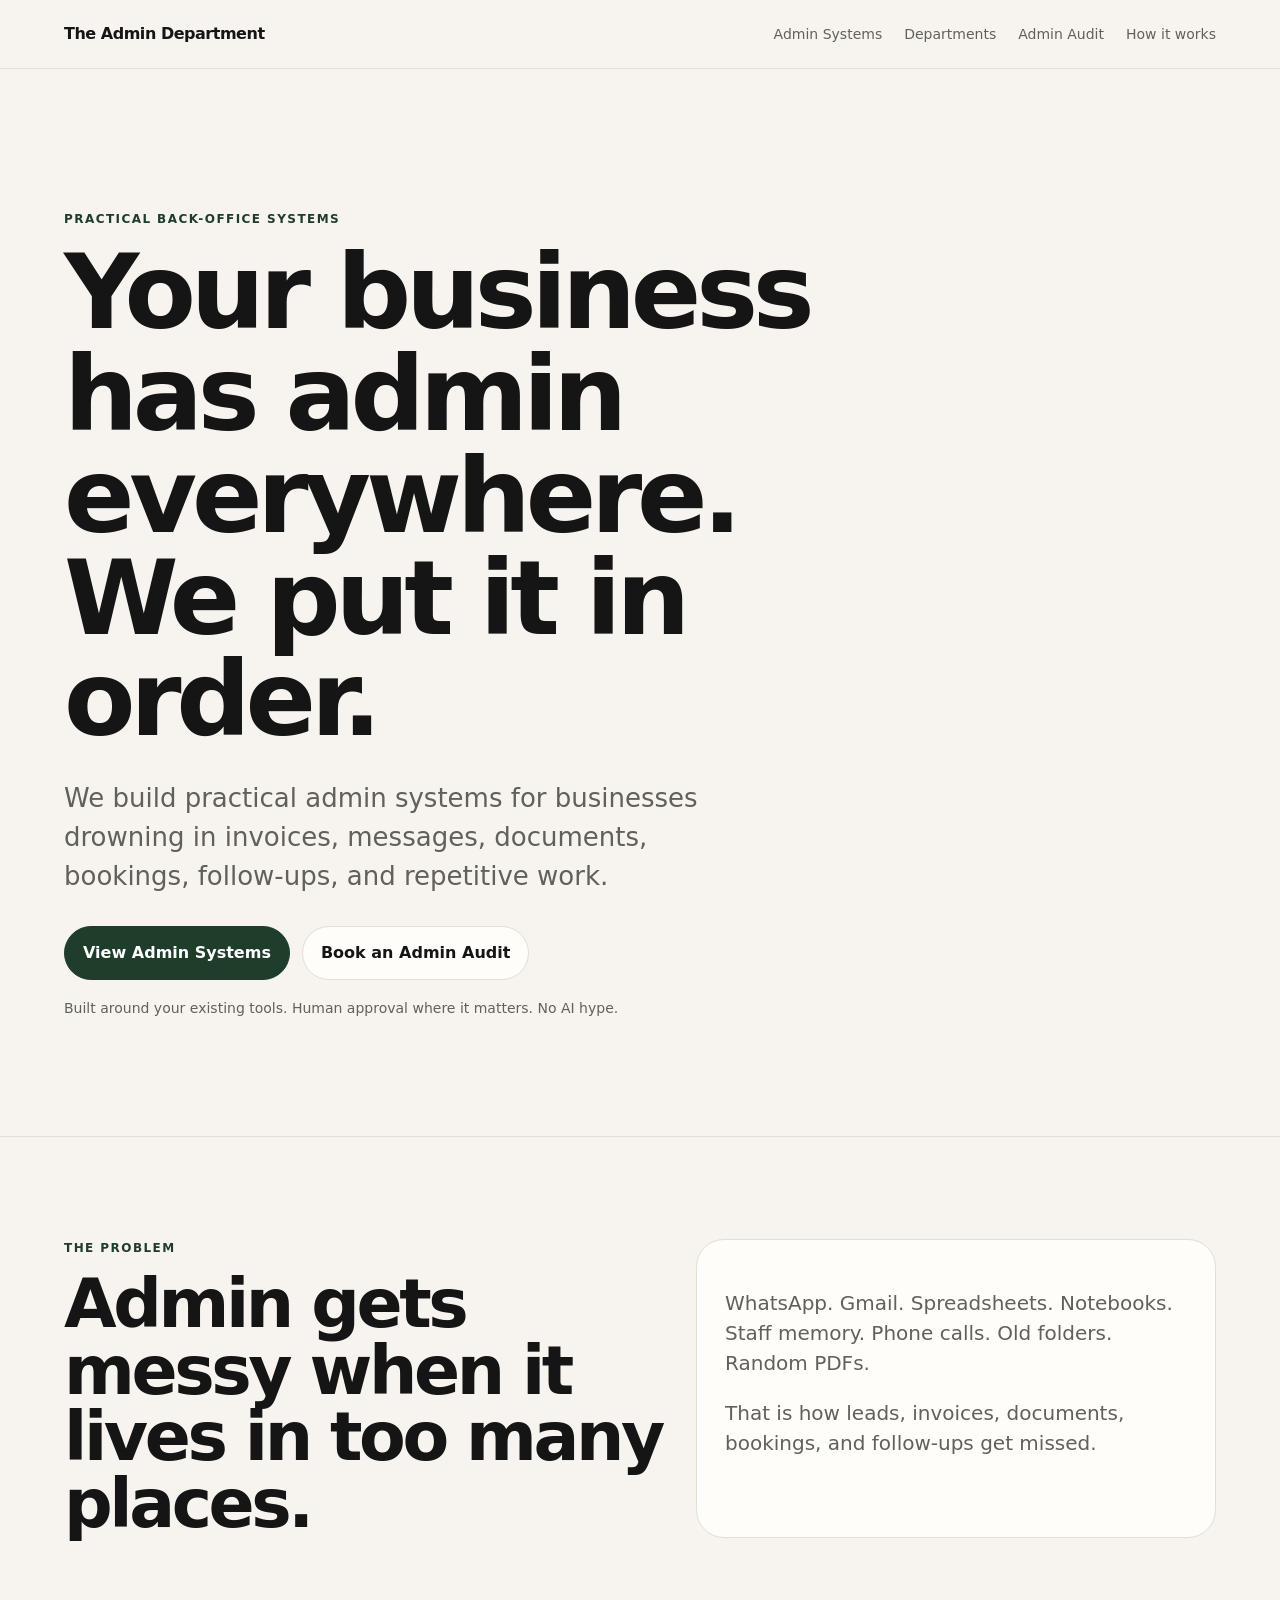
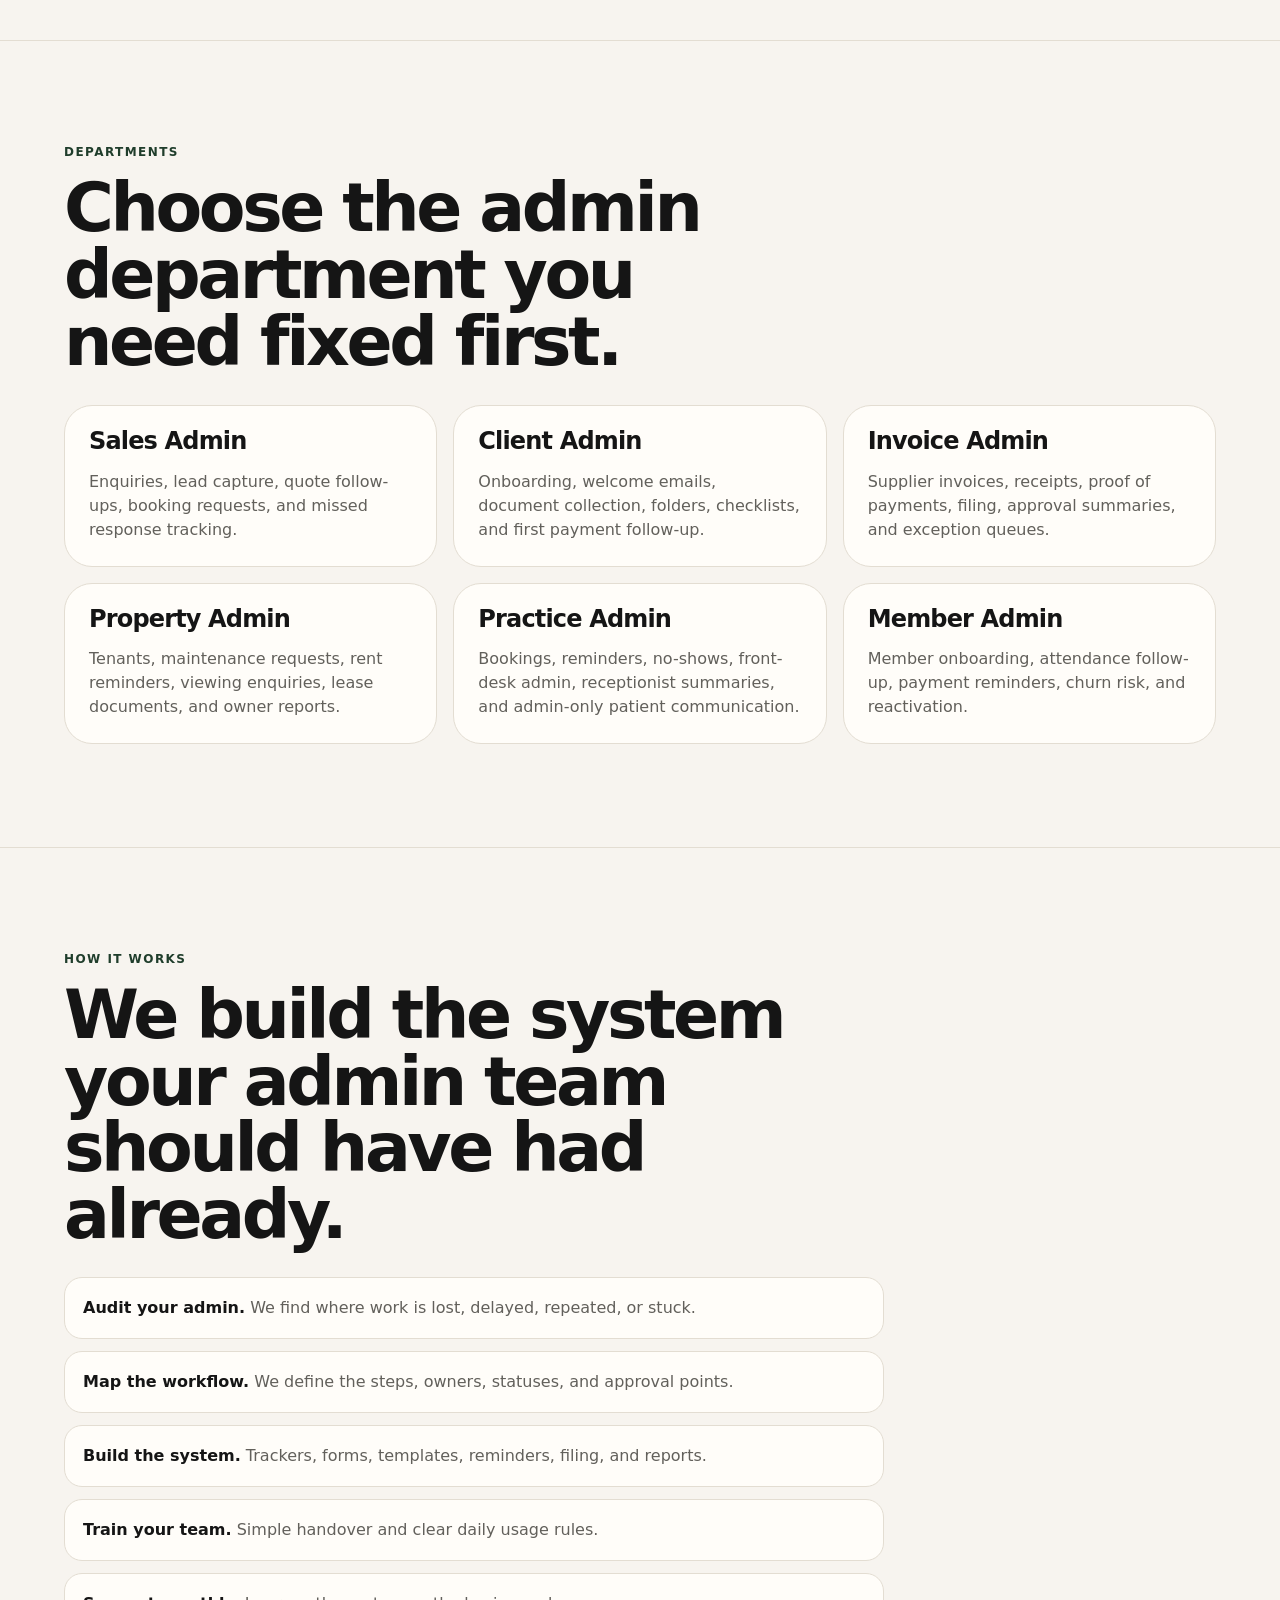
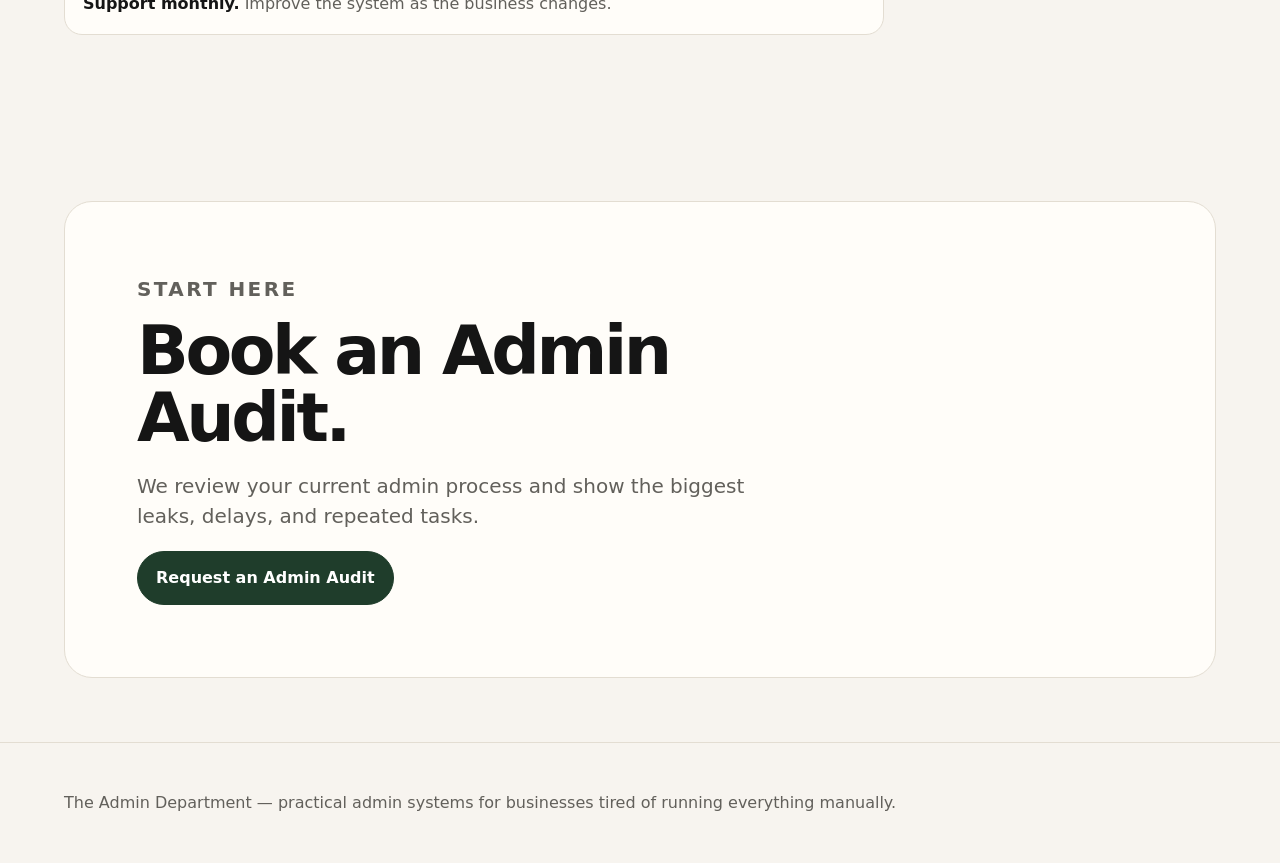
==== index.html @ 04d6b2ab "Link homepage to admin systems offer suite" ====
<!doctype html>
<html lang="en">
<head>
  <meta charset="utf-8" />
  <meta name="viewport" content="width=device-width, initial-scale=1" />
  <title>The Admin Department</title>
  <meta name="description" content="Practical admin systems for businesses drowning in invoices, messages, documents, bookings, follow-ups, and repetitive admin." />
  <link rel="stylesheet" href="styles.css" />
</head>
<body>
  <header class="site-header">
    <a class="logo" href="#">The Admin Department</a>
    <nav>
      <a href="admin-systems.html">Admin Systems</a>
      <a href="#departments">Departments</a>
      <a href="#audit">Admin Audit</a>
      <a href="#how">How it works</a>
    </nav>
  </header>

  <main>
    <section class="hero">
      <p class="eyebrow">Practical back-office systems</p>
      <h1>Your business has admin everywhere. We put it in order.</h1>
      <p class="hero-copy">We build practical admin systems for businesses drowning in invoices, messages, documents, bookings, follow-ups, and repetitive work.</p>
      <div class="hero-actions">
        <a class="button primary" href="admin-systems.html">View Admin Systems</a>
        <a class="button secondary" href="#audit">Book an Admin Audit</a>
      </div>
      <p class="trust">Built around your existing tools. Human approval where it matters. No AI hype.</p>
    </section>

    <section class="problem">
      <div>
        <p class="eyebrow">The problem</p>
        <h2>Admin gets messy when it lives in too many places.</h2>
      </div>
      <div class="problem-card">
        <p>WhatsApp. Gmail. Spreadsheets. Notebooks. Staff memory. Phone calls. Old folders. Random PDFs.</p>
        <p>That is how leads, invoices, documents, bookings, and follow-ups get missed.</p>
      </div>
    </section>

    <section id="departments" class="departments">
      <p class="eyebrow">Departments</p>
      <h2>Choose the admin department you need fixed first.</h2>
      <div class="grid">
        <article><h3>Sales Admin</h3><p>Enquiries, lead capture, quote follow-ups, booking requests, and missed response tracking.</p></article>
        <article><h3>Client Admin</h3><p>Onboarding, welcome emails, document collection, folders, checklists, and first payment follow-up.</p></article>
        <article><h3>Invoice Admin</h3><p>Supplier invoices, receipts, proof of payments, filing, approval summaries, and exception queues.</p></article>
        <article><h3>Property Admin</h3><p>Tenants, maintenance requests, rent reminders, viewing enquiries, lease documents, and owner reports.</p></article>
        <article><h3>Practice Admin</h3><p>Bookings, reminders, no-shows, front-desk admin, receptionist summaries, and admin-only patient communication.</p></article>
        <article><h3>Member Admin</h3><p>Member onboarding, attendance follow-up, payment reminders, churn risk, and reactivation.</p></article>
      </div>
    </section>

    <section id="how" class="how">
      <p class="eyebrow">How it works</p>
      <h2>We build the system your admin team should have had already.</h2>
      <ol>
        <li><strong>Audit your admin.</strong> We find where work is lost, delayed, repeated, or stuck.</li>
        <li><strong>Map the workflow.</strong> We define the steps, owners, statuses, and approval points.</li>
        <li><strong>Build the system.</strong> Trackers, forms, templates, reminders, filing, and reports.</li>
        <li><strong>Train your team.</strong> Simple handover and clear daily usage rules.</li>
        <li><strong>Support monthly.</strong> Improve the system as the business changes.</li>
      </ol>
    </section>

    <section id="audit" class="cta">
      <p class="eyebrow">Start here</p>
      <h2>Book an Admin Audit.</h2>
      <p>We review your current admin process and show the biggest leaks, delays, and repeated tasks.</p>
      <a class="button primary" href="mailto:hello@example.com?subject=Admin%20Audit%20Request">Request an Admin Audit</a>
    </section>
  </main>

  <footer>
    <p>The Admin Department — practical admin systems for businesses tired of running everything manually.</p>
  </footer>
</body>
</html>
---- styles.css ----
:root {
  --bg: #f7f4ef;
  --ink: #151515;
  --muted: #62605b;
  --card: #fffdf9;
  --border: #e3ddd2;
  --accent: #1f3d2b;
  --accent-ink: #ffffff;
}

* { box-sizing: border-box; }
body { margin: 0; font-family: Inter, ui-sans-serif, system-ui, -apple-system, BlinkMacSystemFont, "Segoe UI", sans-serif; background: var(--bg); color: var(--ink); line-height: 1.5; }
a { color: inherit; text-decoration: none; }
.site-header { display: flex; justify-content: space-between; align-items: center; padding: 22px clamp(20px, 5vw, 72px); border-bottom: 1px solid var(--border); }
.logo { font-weight: 760; letter-spacing: -0.03em; }
nav { display: flex; gap: 22px; color: var(--muted); font-size: 14px; }
section { padding: clamp(56px, 8vw, 112px) clamp(20px, 5vw, 72px); }
.hero { max-width: 960px; padding-top: clamp(72px, 11vw, 150px); }
.eyebrow { margin: 0 0 14px; color: var(--accent); text-transform: uppercase; font-size: 12px; letter-spacing: 0.12em; font-weight: 800; }
h1, h2, h3 { margin: 0; letter-spacing: -0.05em; line-height: 0.98; }
h1 { font-size: clamp(48px, 10vw, 104px); max-width: 900px; }
h2 { font-size: clamp(34px, 6vw, 68px); max-width: 760px; }
h3 { font-size: 24px; letter-spacing: -0.035em; }
.hero-copy { font-size: clamp(19px, 2.4vw, 26px); max-width: 700px; color: var(--muted); margin: 28px 0; }
.hero-actions { display: flex; flex-wrap: wrap; gap: 12px; margin: 30px 0 18px; }
.button { display: inline-flex; align-items: center; justify-content: center; padding: 14px 18px; border-radius: 999px; font-weight: 750; border: 1px solid var(--border); }
.button.primary { background: var(--accent); color: var(--accent-ink); border-color: var(--accent); }
.button.secondary { background: var(--card); }
.trust { color: var(--muted); font-size: 14px; }
.problem { display: grid; grid-template-columns: minmax(0, 1fr) minmax(280px, 520px); gap: 28px; border-top: 1px solid var(--border); }
.problem-card, article, .cta { background: var(--card); border: 1px solid var(--border); border-radius: 28px; }
.problem-card { padding: 28px; font-size: 20px; color: var(--muted); }
.departments, .how { border-top: 1px solid var(--border); }
.grid { margin-top: 30px; display: grid; grid-template-columns: repeat(3, minmax(0, 1fr)); gap: 16px; }
article { padding: 24px; }
article p { color: var(--muted); margin-bottom: 0; }
ol { margin: 28px 0 0; padding: 0; list-style: none; max-width: 820px; display: grid; gap: 12px; }
li { background: var(--card); border: 1px solid var(--border); border-radius: 18px; padding: 18px; color: var(--muted); }
li strong { color: var(--ink); }
.cta { margin: clamp(20px, 5vw, 72px); padding: clamp(36px, 6vw, 72px); }
.cta p { max-width: 640px; color: var(--muted); font-size: 20px; }
footer { padding: 32px clamp(20px, 5vw, 72px); color: var(--muted); border-top: 1px solid var(--border); }
@media (max-width: 800px) { nav { display: none; } .problem { grid-template-columns: 1fr; } .grid { grid-template-columns: 1fr; } }
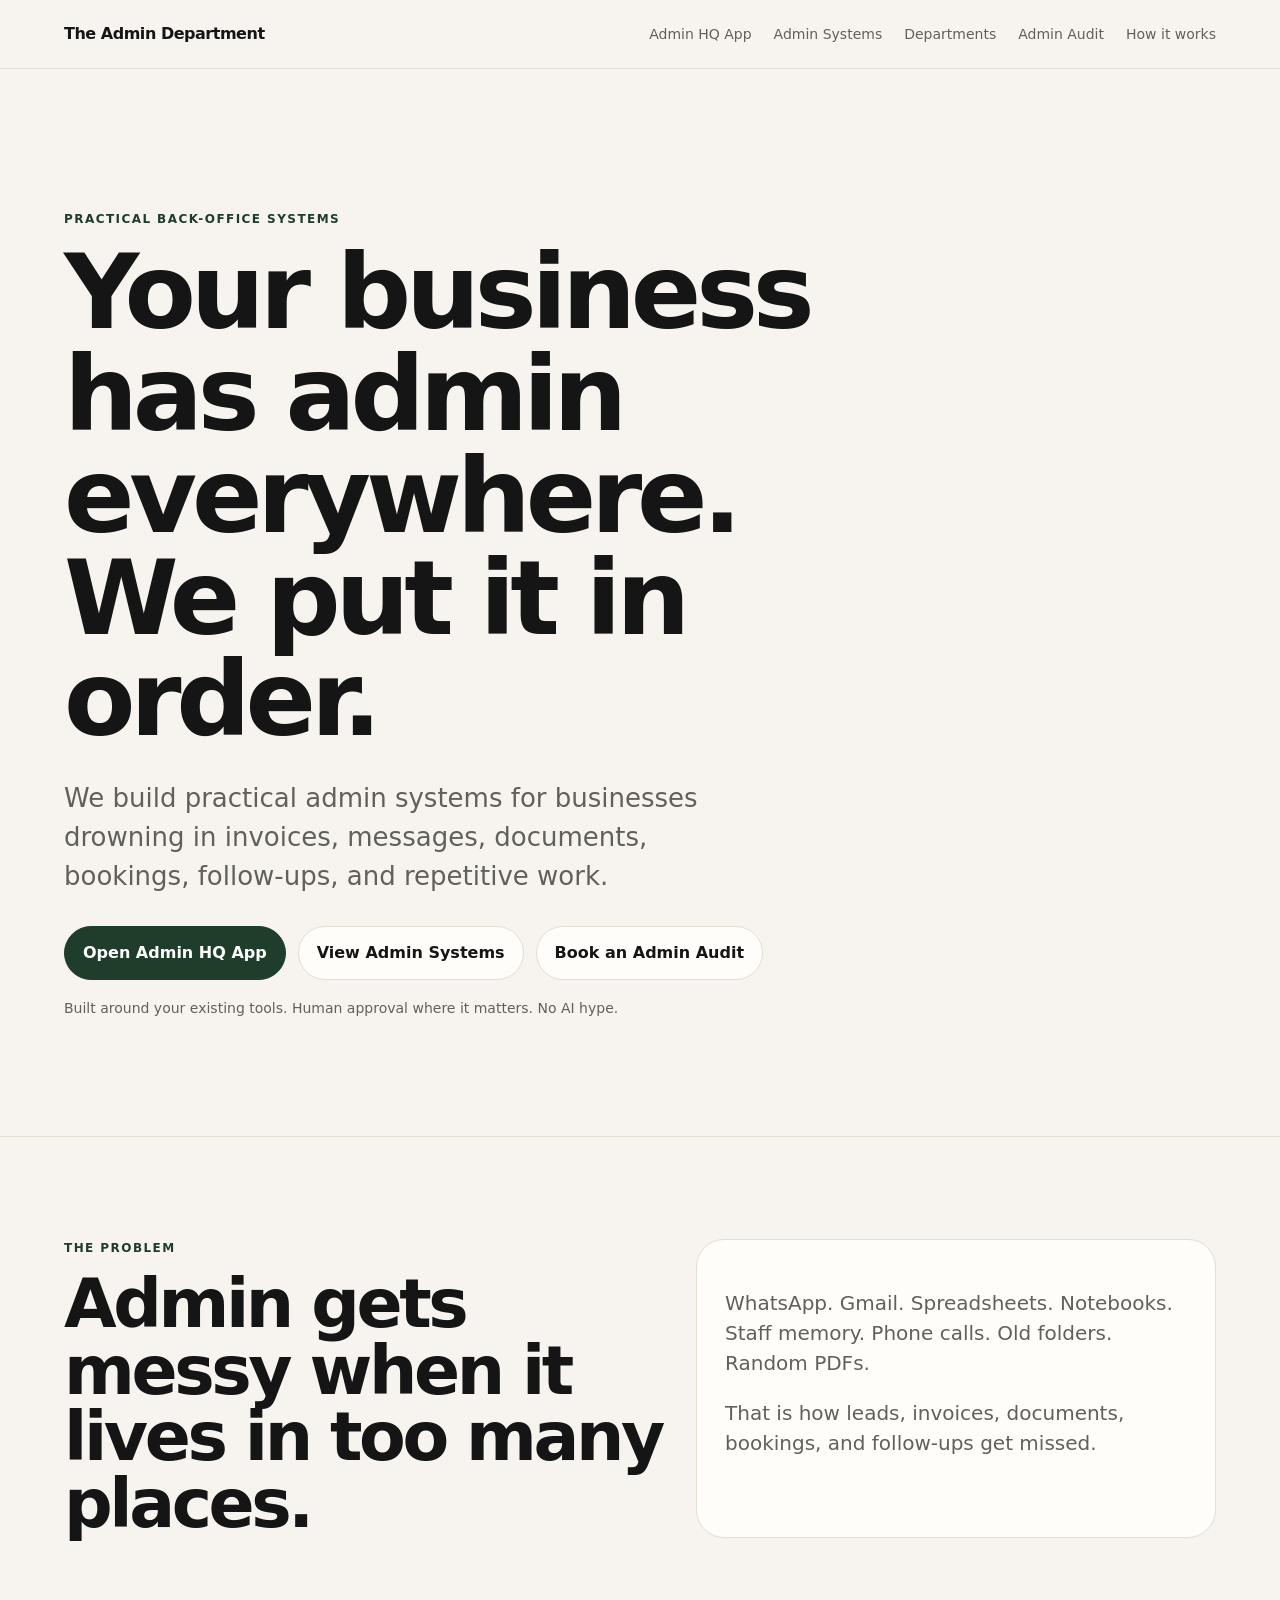
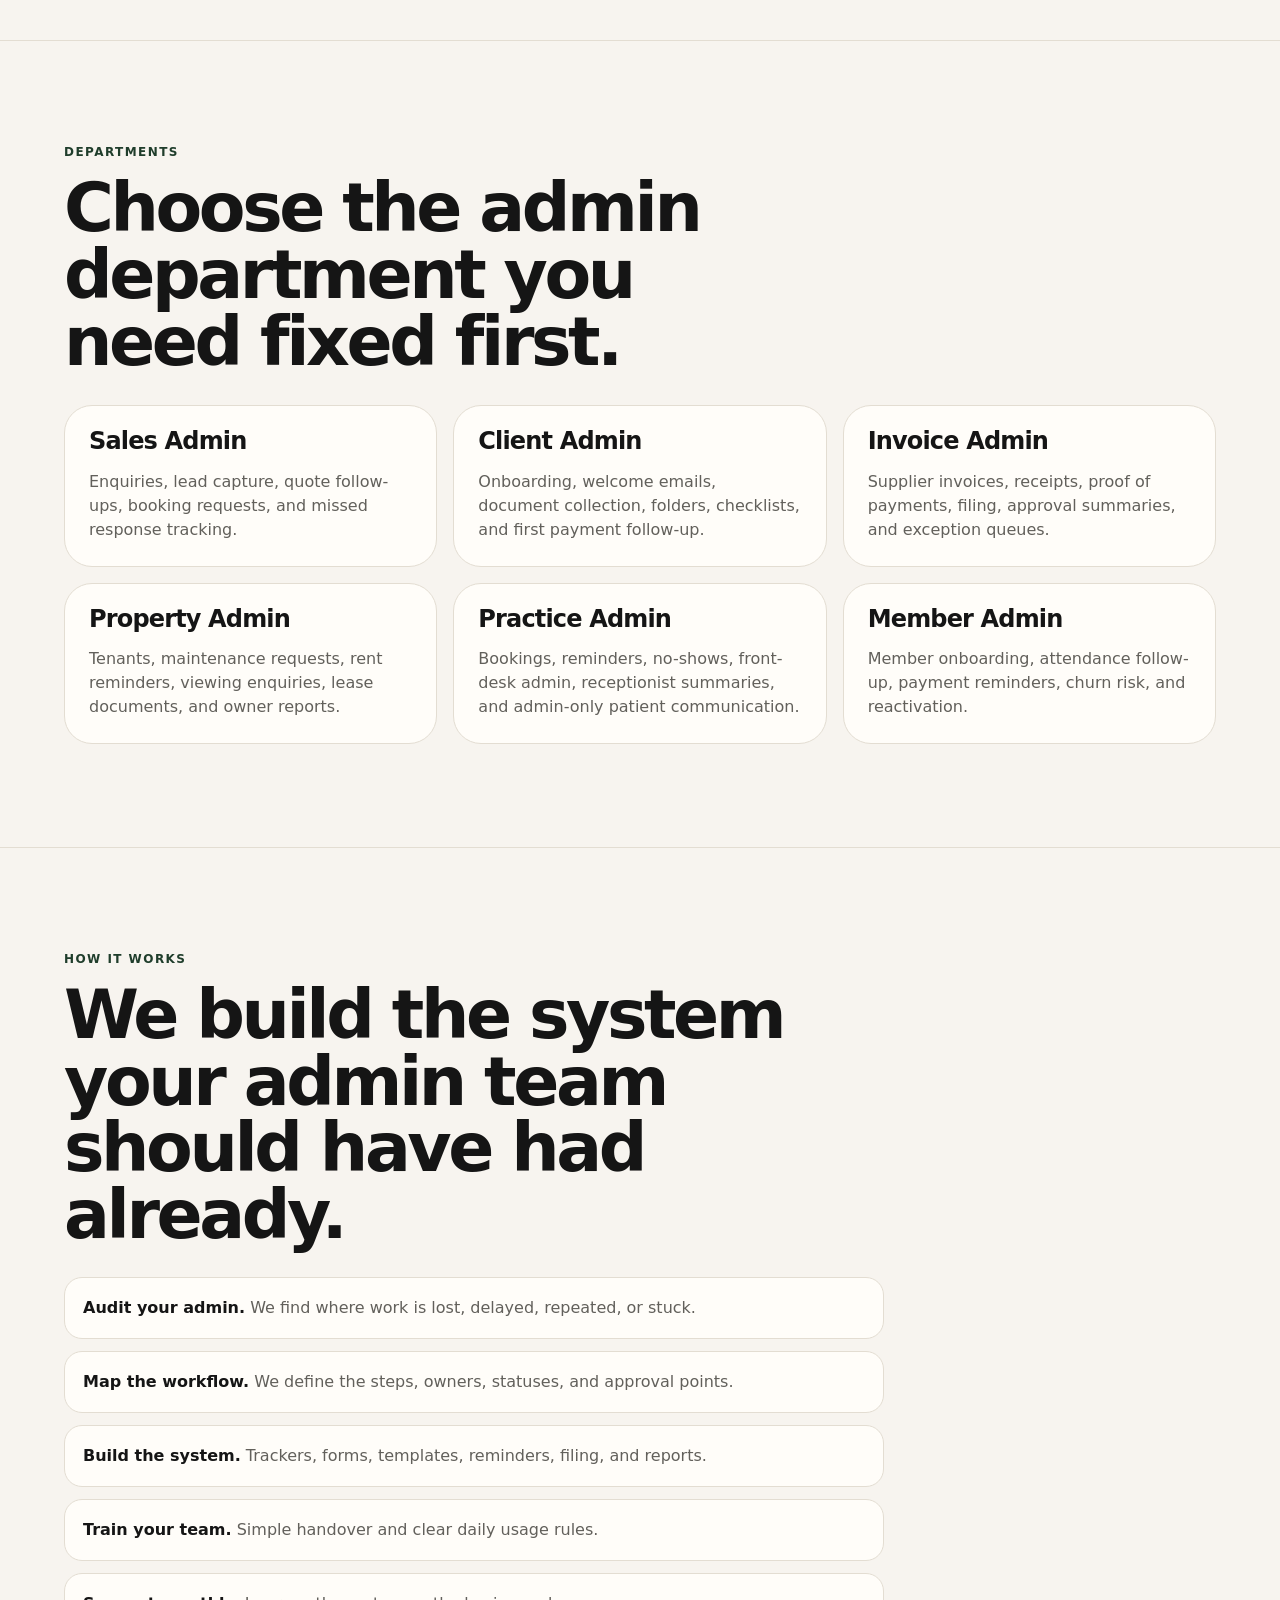
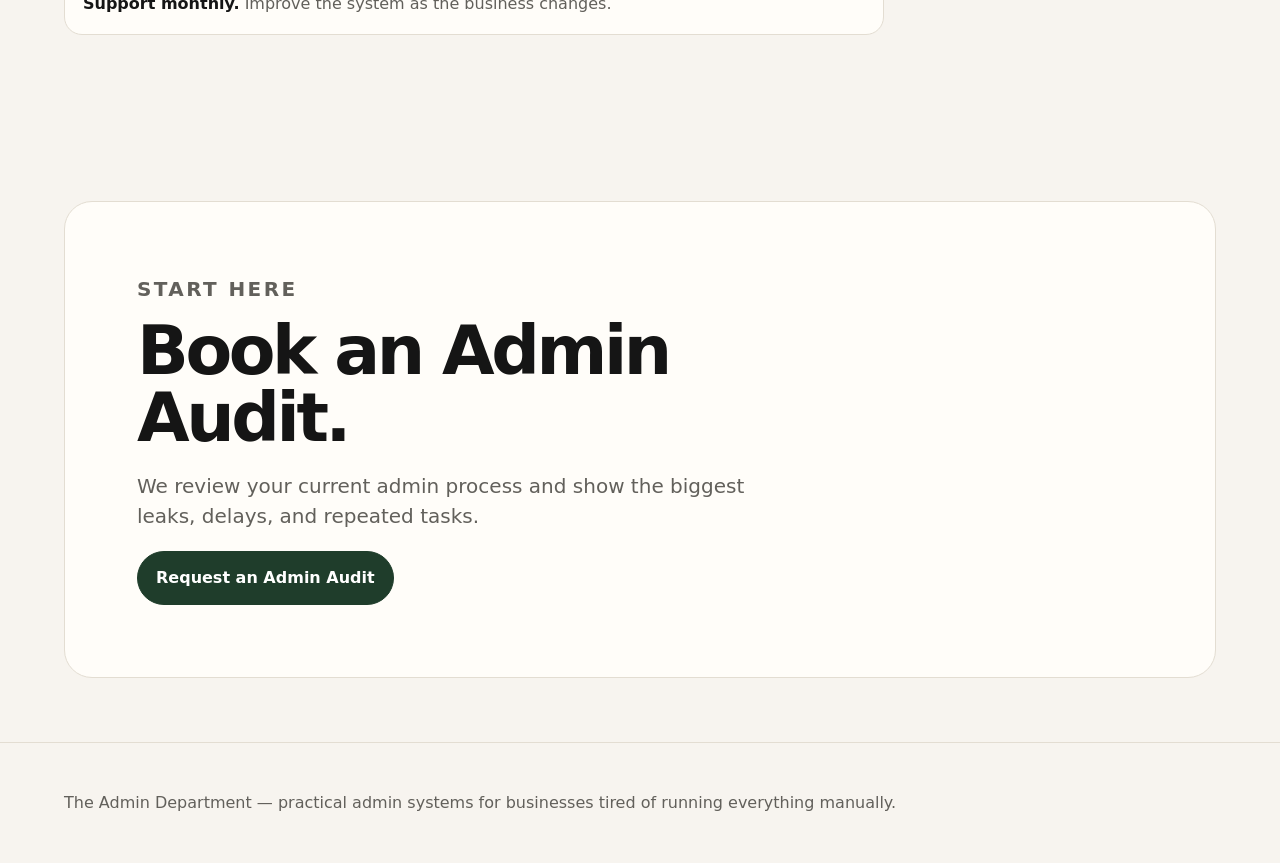
==== commit 39c84176: "Link landing page to production Admin HQ app" ====
--- a/index.html
+++ b/index.html
@@ -11,6 +11,7 @@
   <header class="site-header">
     <a class="logo" href="#">The Admin Department</a>
     <nav>
+      <a href="app/">Admin HQ App</a>
       <a href="admin-systems.html">Admin Systems</a>
       <a href="#departments">Departments</a>
       <a href="#audit">Admin Audit</a>
@@ -24,7 +25,8 @@
       <h1>Your business has admin everywhere. We put it in order.</h1>
       <p class="hero-copy">We build practical admin systems for businesses drowning in invoices, messages, documents, bookings, follow-ups, and repetitive work.</p>
       <div class="hero-actions">
-        <a class="button primary" href="admin-systems.html">View Admin Systems</a>
+        <a class="button primary" href="app/">Open Admin HQ App</a>
+        <a class="button secondary" href="admin-systems.html">View Admin Systems</a>
         <a class="button secondary" href="#audit">Book an Admin Audit</a>
       </div>
       <p class="trust">Built around your existing tools. Human approval where it matters. No AI hype.</p>
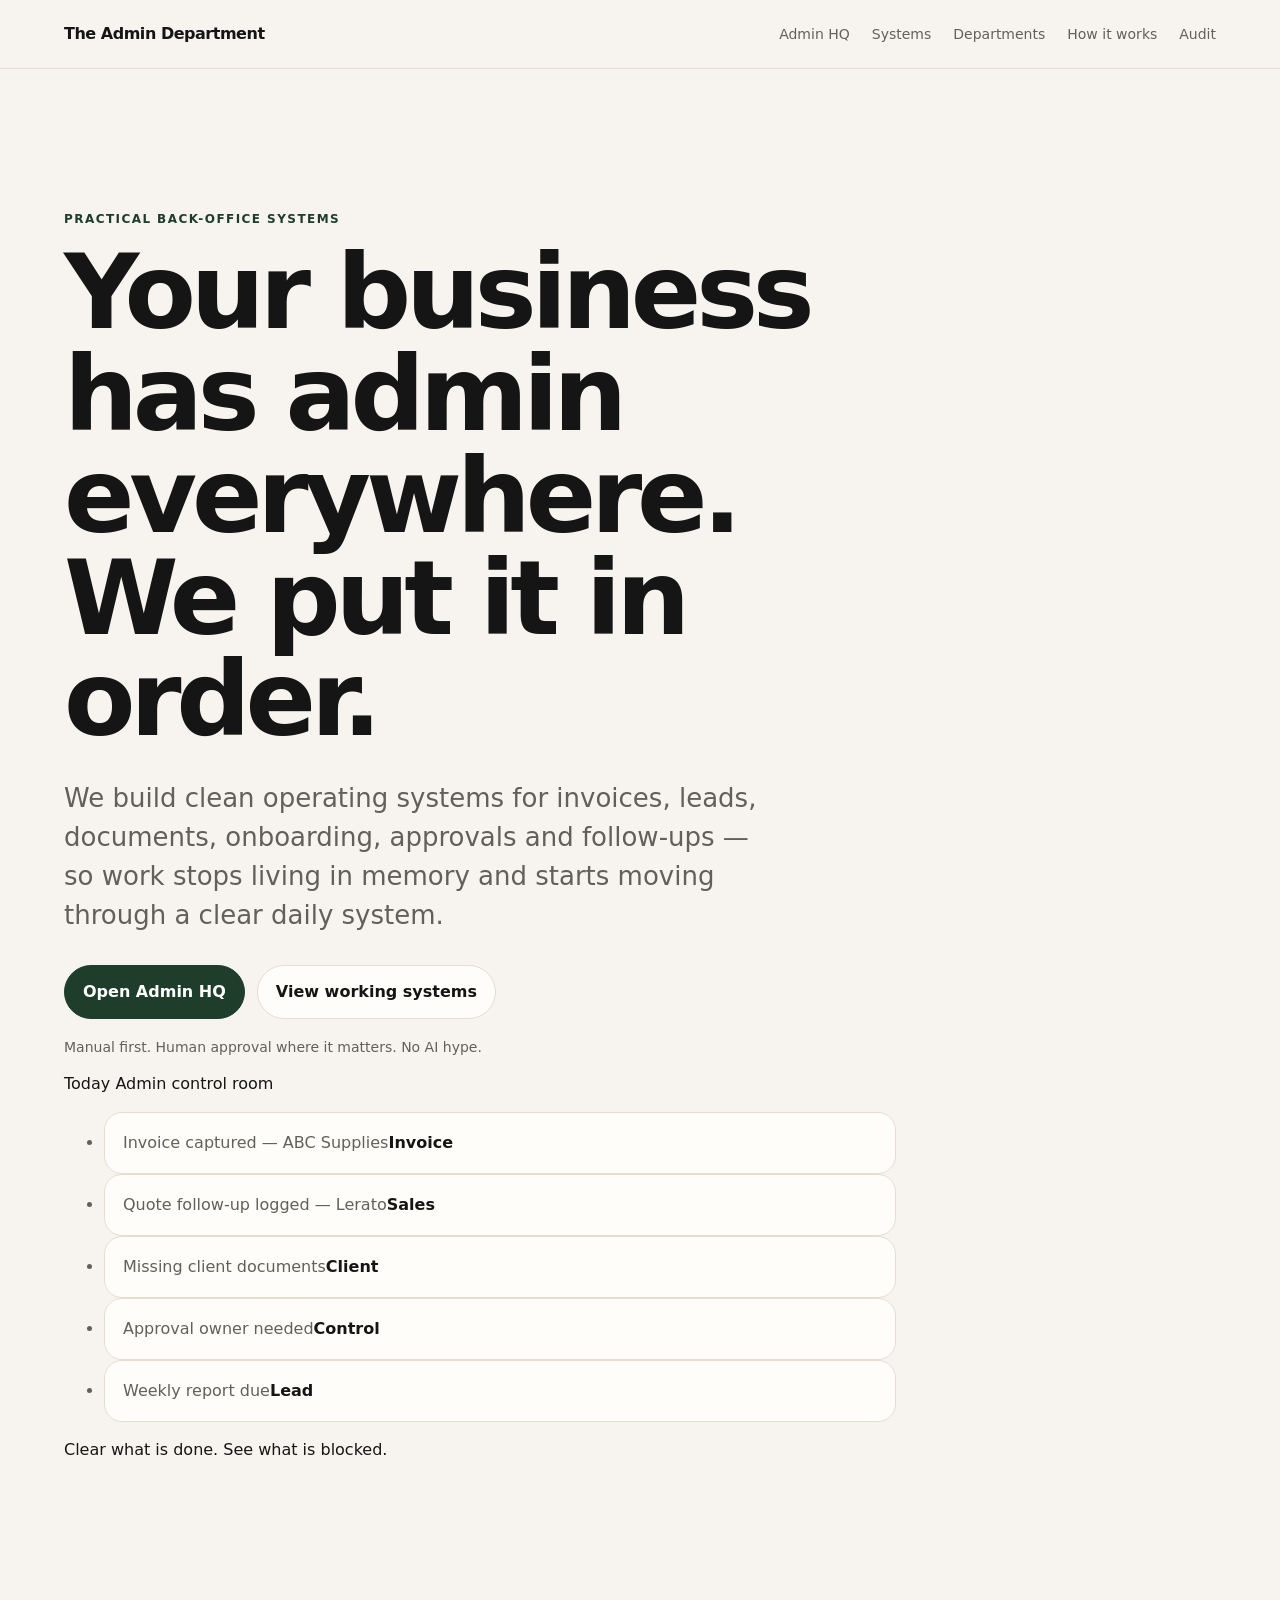
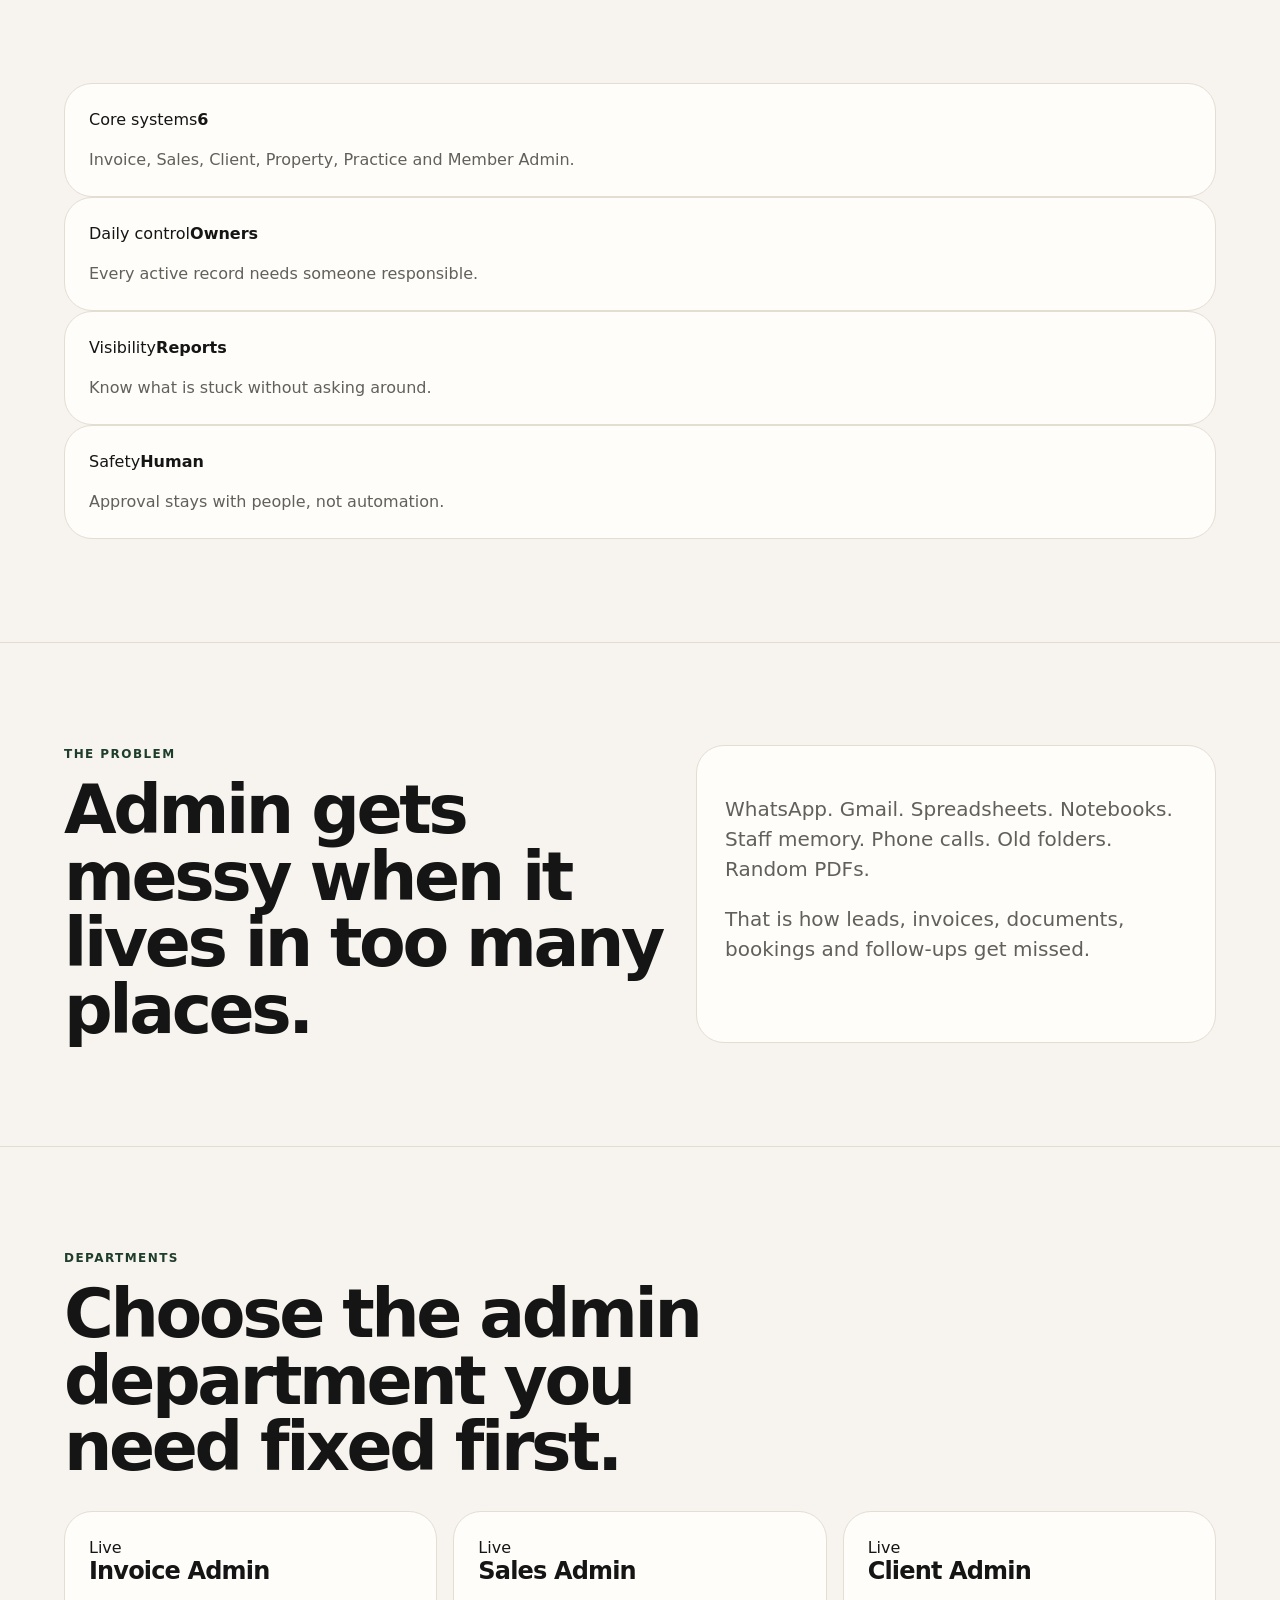
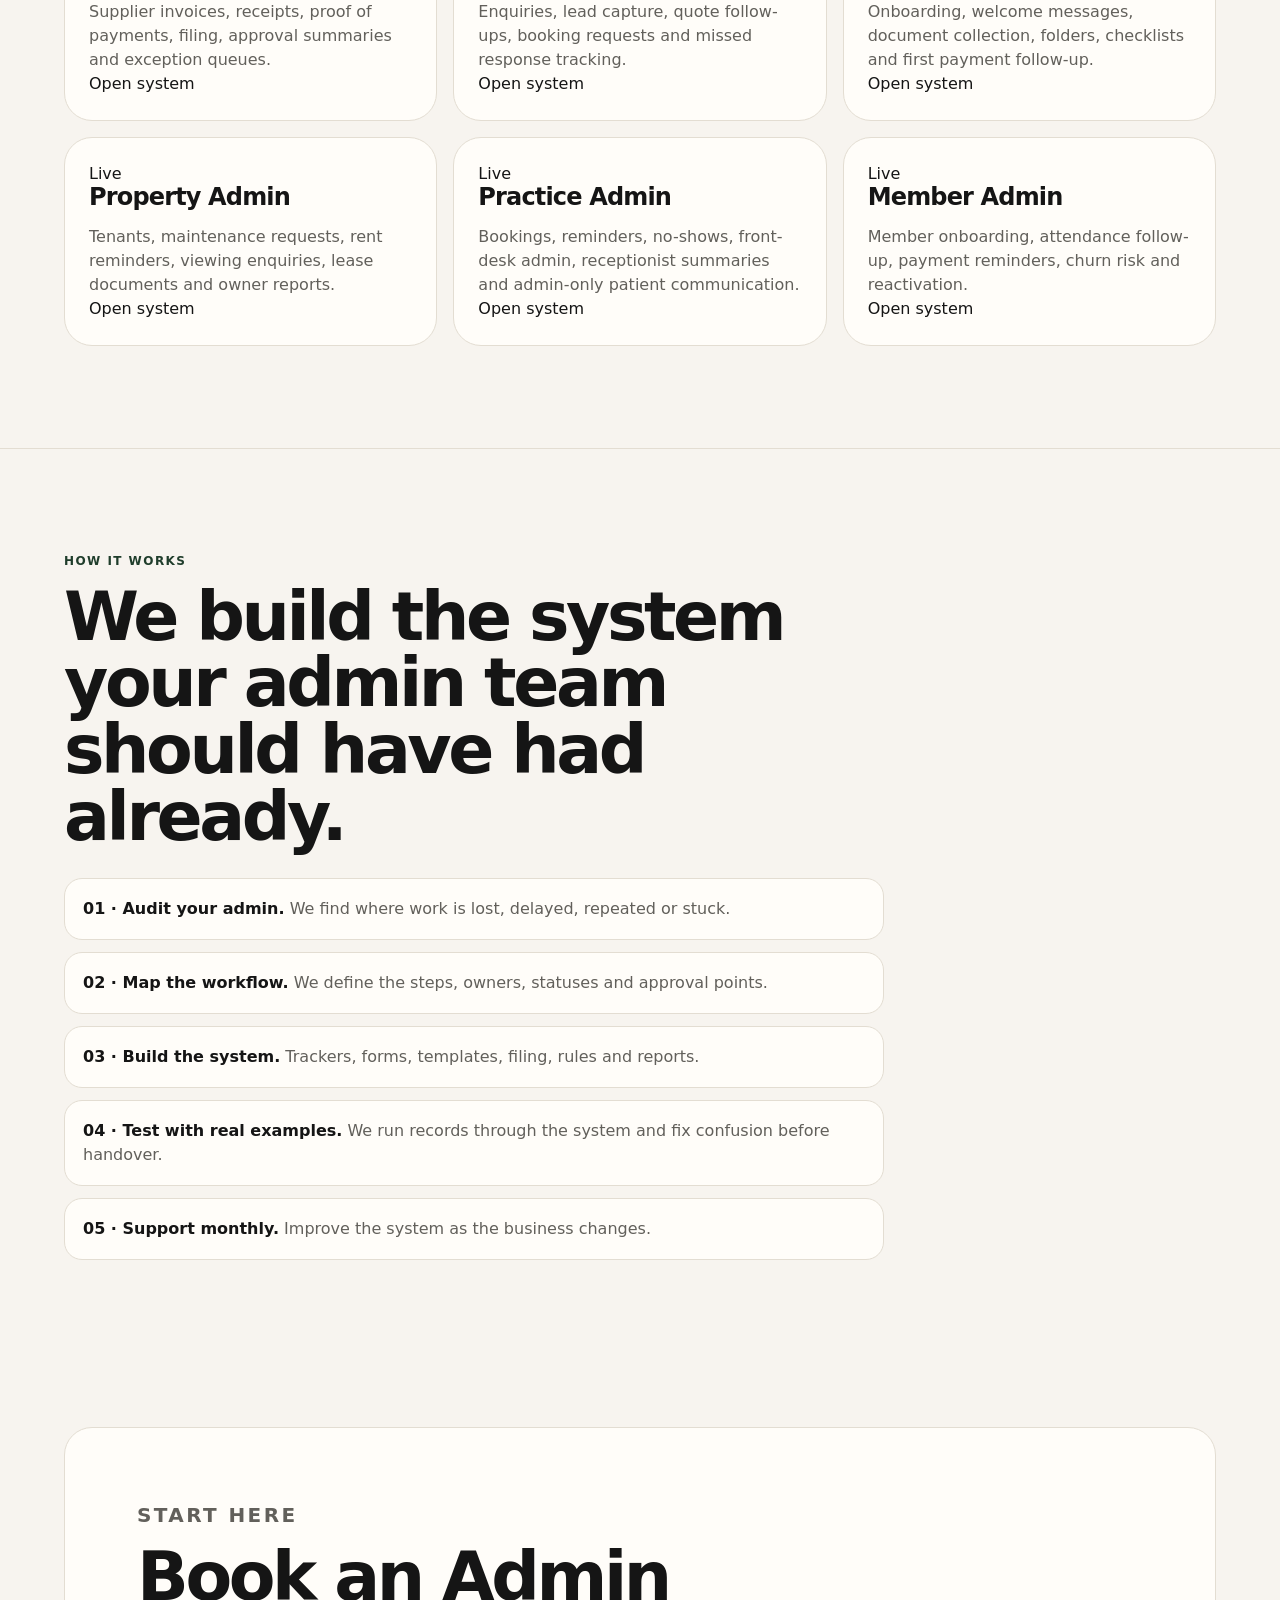
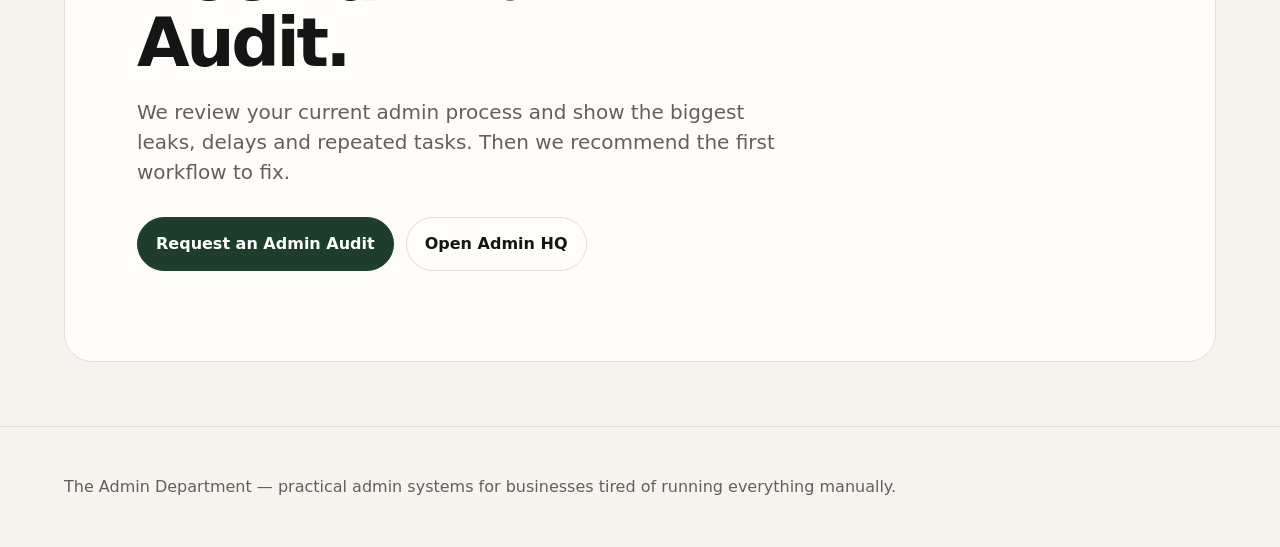
==== commit e902a8b9: "Remove placeholder email from homepage CTA" ====
--- a/index.html
+++ b/index.html
@@ -9,27 +9,49 @@
 </head>
 <body>
   <header class="site-header">
-    <a class="logo" href="#">The Admin Department</a>
+    <a class="logo" href="index.html">The Admin Department</a>
     <nav>
-      <a href="app/">Admin HQ App</a>
-      <a href="admin-systems.html">Admin Systems</a>
+      <a href="app/">Admin HQ</a>
+      <a href="admin-systems.html">Systems</a>
       <a href="#departments">Departments</a>
-      <a href="#audit">Admin Audit</a>
       <a href="#how">How it works</a>
+      <a class="nav-cta" href="#audit">Audit</a>
     </nav>
   </header>
 
   <main>
     <section class="hero">
-      <p class="eyebrow">Practical back-office systems</p>
-      <h1>Your business has admin everywhere. We put it in order.</h1>
-      <p class="hero-copy">We build practical admin systems for businesses drowning in invoices, messages, documents, bookings, follow-ups, and repetitive work.</p>
-      <div class="hero-actions">
-        <a class="button primary" href="app/">Open Admin HQ App</a>
-        <a class="button secondary" href="admin-systems.html">View Admin Systems</a>
-        <a class="button secondary" href="#audit">Book an Admin Audit</a>
+      <div class="hero-copy-wrap">
+        <p class="eyebrow">Practical back-office systems</p>
+        <h1>Your business has admin everywhere. We put it in order.</h1>
+        <p class="hero-copy">We build clean operating systems for invoices, leads, documents, onboarding, approvals and follow-ups — so work stops living in memory and starts moving through a clear daily system.</p>
+        <div class="hero-actions">
+          <a class="button primary" href="app/">Open Admin HQ</a>
+          <a class="button secondary" href="admin-systems.html">View working systems</a>
+        </div>
+        <p class="trust">Manual first. Human approval where it matters. No AI hype.</p>
       </div>
-      <p class="trust">Built around your existing tools. Human approval where it matters. No AI hype.</p>
+      <aside class="today-card" aria-label="Admin preview">
+        <div class="card-head">
+          <span class="stamp">Today</span>
+          <span class="date">Admin control room</span>
+        </div>
+        <ul class="ruled">
+          <li><span class="check done"></span><span>Invoice captured — ABC Supplies</span><strong>Invoice</strong></li>
+          <li><span class="check done"></span><span>Quote follow-up logged — Lerato</span><strong>Sales</strong></li>
+          <li><span class="check"></span><span>Missing client documents</span><strong>Client</strong></li>
+          <li><span class="check"></span><span>Approval owner needed</span><strong>Control</strong></li>
+          <li><span class="check"></span><span>Weekly report due</span><strong>Lead</strong></li>
+        </ul>
+        <p class="card-note">Clear what is done. See what is blocked.</p>
+      </aside>
+    </section>
+
+    <section class="proof-strip" aria-label="What the system gives you">
+      <article><span>Core systems</span><strong>6</strong><p>Invoice, Sales, Client, Property, Practice and Member Admin.</p></article>
+      <article><span>Daily control</span><strong>Owners</strong><p>Every active record needs someone responsible.</p></article>
+      <article><span>Visibility</span><strong>Reports</strong><p>Know what is stuck without asking around.</p></article>
+      <article><span>Safety</span><strong>Human</strong><p>Approval stays with people, not automation.</p></article>
     </section>
 
     <section class="problem">
@@ -39,7 +61,7 @@
       </div>
       <div class="problem-card">
         <p>WhatsApp. Gmail. Spreadsheets. Notebooks. Staff memory. Phone calls. Old folders. Random PDFs.</p>
-        <p>That is how leads, invoices, documents, bookings, and follow-ups get missed.</p>
+        <p>That is how leads, invoices, documents, bookings and follow-ups get missed.</p>
       </div>
     </section>
 
@@ -47,12 +69,12 @@
       <p class="eyebrow">Departments</p>
       <h2>Choose the admin department you need fixed first.</h2>
       <div class="grid">
-        <article><h3>Sales Admin</h3><p>Enquiries, lead capture, quote follow-ups, booking requests, and missed response tracking.</p></article>
-        <article><h3>Client Admin</h3><p>Onboarding, welcome emails, document collection, folders, checklists, and first payment follow-up.</p></article>
-        <article><h3>Invoice Admin</h3><p>Supplier invoices, receipts, proof of payments, filing, approval summaries, and exception queues.</p></article>
-        <article><h3>Property Admin</h3><p>Tenants, maintenance requests, rent reminders, viewing enquiries, lease documents, and owner reports.</p></article>
-        <article><h3>Practice Admin</h3><p>Bookings, reminders, no-shows, front-desk admin, receptionist summaries, and admin-only patient communication.</p></article>
-        <article><h3>Member Admin</h3><p>Member onboarding, attendance follow-up, payment reminders, churn risk, and reactivation.</p></article>
+        <article class="featured"><span>Live</span><h3>Invoice Admin</h3><p>Supplier invoices, receipts, proof of payments, filing, approval summaries and exception queues.</p><a href="app/invoice-admin/?demo=1">Open system</a></article>
+        <article><span>Live</span><h3>Sales Admin</h3><p>Enquiries, lead capture, quote follow-ups, booking requests and missed response tracking.</p><a href="app/sales-admin/?demo=1">Open system</a></article>
+        <article><span>Live</span><h3>Client Admin</h3><p>Onboarding, welcome messages, document collection, folders, checklists and first payment follow-up.</p><a href="app/client-admin/?demo=1">Open system</a></article>
+        <article><span>Live</span><h3>Property Admin</h3><p>Tenants, maintenance requests, rent reminders, viewing enquiries, lease documents and owner reports.</p><a href="app/property-admin/?demo=1">Open system</a></article>
+        <article><span>Live</span><h3>Practice Admin</h3><p>Bookings, reminders, no-shows, front-desk admin, receptionist summaries and admin-only patient communication.</p><a href="app/practice-admin/?demo=1">Open system</a></article>
+        <article><span>Live</span><h3>Member Admin</h3><p>Member onboarding, attendance follow-up, payment reminders, churn risk and reactivation.</p><a href="app/member-admin/?demo=1">Open system</a></article>
       </div>
     </section>
 
@@ -60,19 +82,22 @@
       <p class="eyebrow">How it works</p>
       <h2>We build the system your admin team should have had already.</h2>
       <ol>
-        <li><strong>Audit your admin.</strong> We find where work is lost, delayed, repeated, or stuck.</li>
-        <li><strong>Map the workflow.</strong> We define the steps, owners, statuses, and approval points.</li>
-        <li><strong>Build the system.</strong> Trackers, forms, templates, reminders, filing, and reports.</li>
-        <li><strong>Train your team.</strong> Simple handover and clear daily usage rules.</li>
-        <li><strong>Support monthly.</strong> Improve the system as the business changes.</li>
+        <li><strong>01 · Audit your admin.</strong> We find where work is lost, delayed, repeated or stuck.</li>
+        <li><strong>02 · Map the workflow.</strong> We define the steps, owners, statuses and approval points.</li>
+        <li><strong>03 · Build the system.</strong> Trackers, forms, templates, filing, rules and reports.</li>
+        <li><strong>04 · Test with real examples.</strong> We run records through the system and fix confusion before handover.</li>
+        <li><strong>05 · Support monthly.</strong> Improve the system as the business changes.</li>
       </ol>
     </section>
 
     <section id="audit" class="cta">
       <p class="eyebrow">Start here</p>
       <h2>Book an Admin Audit.</h2>
-      <p>We review your current admin process and show the biggest leaks, delays, and repeated tasks.</p>
-      <a class="button primary" href="mailto:hello@example.com?subject=Admin%20Audit%20Request">Request an Admin Audit</a>
+      <p>We review your current admin process and show the biggest leaks, delays and repeated tasks. Then we recommend the first workflow to fix.</p>
+      <div class="hero-actions">
+        <a class="button primary" href="admin-systems.html#pilot">Request an Admin Audit</a>
+        <a class="button secondary" href="app/">Open Admin HQ</a>
+      </div>
     </section>
   </main>
 
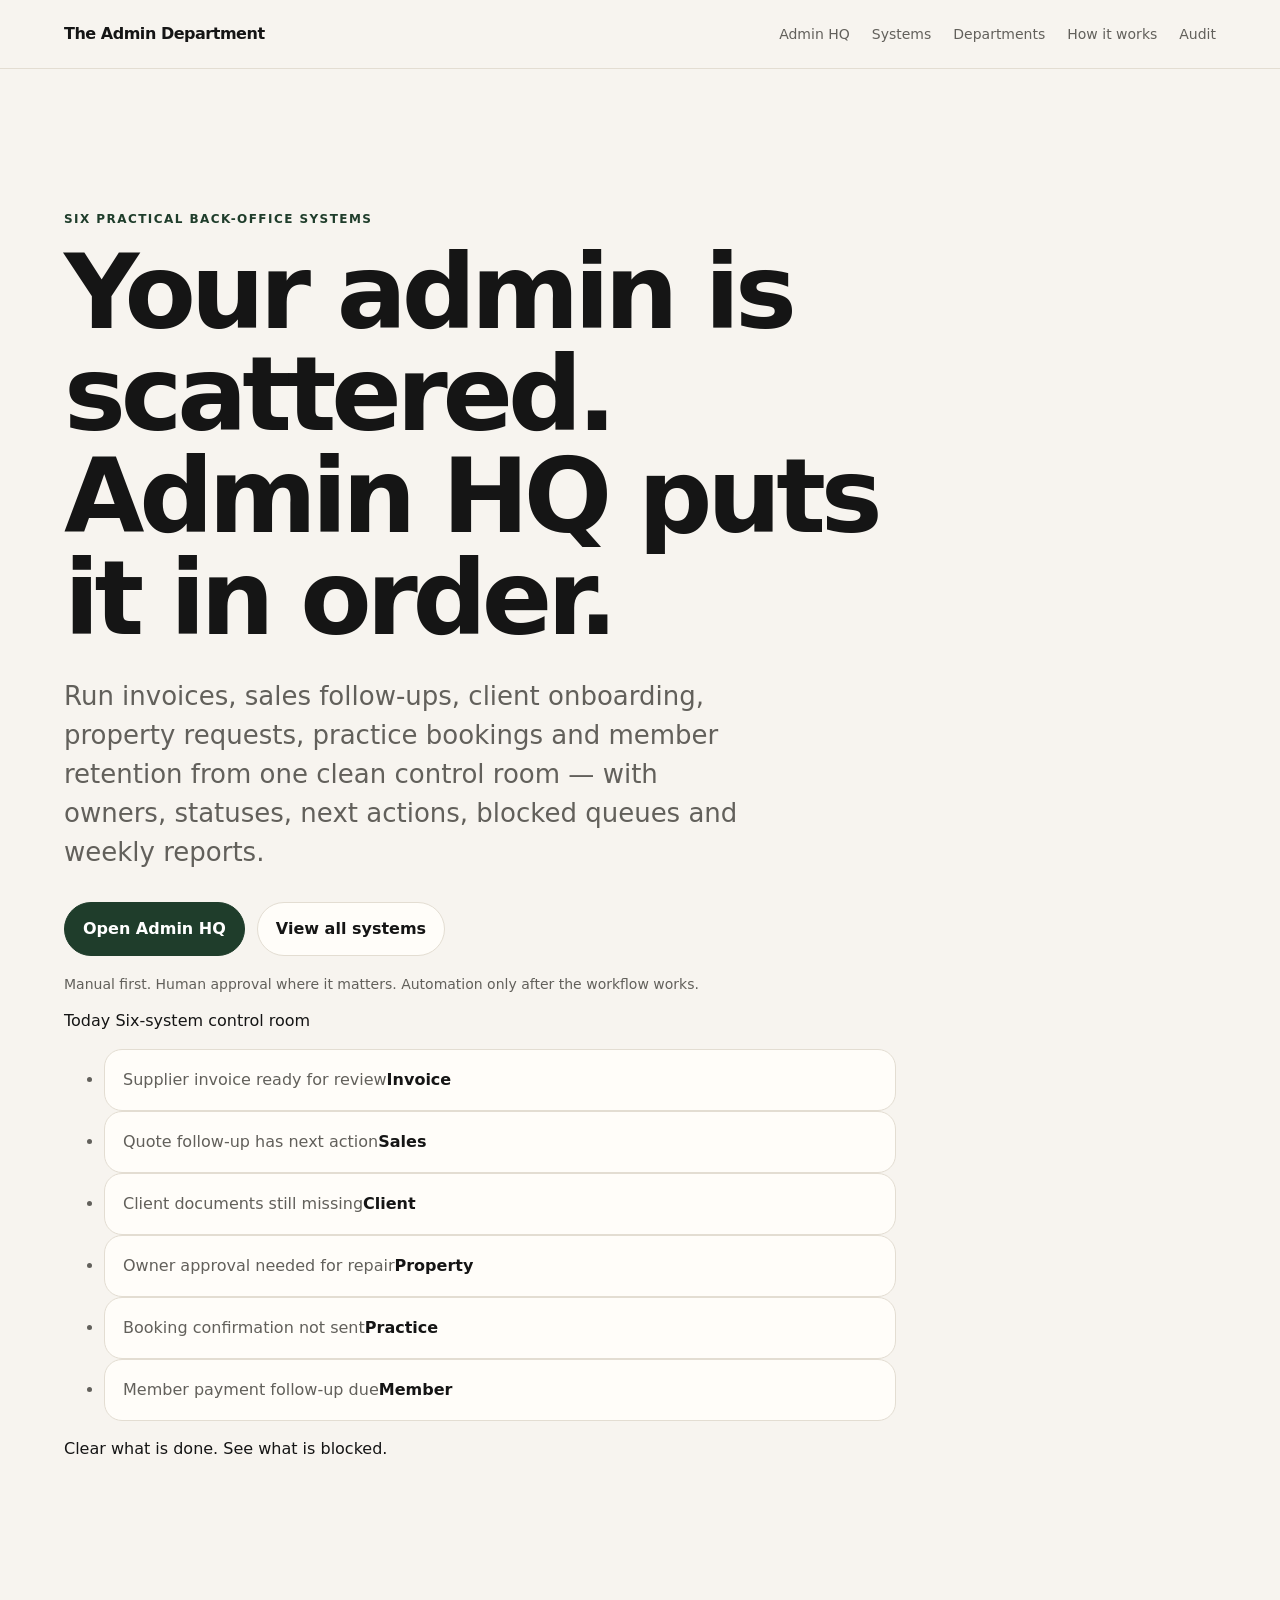
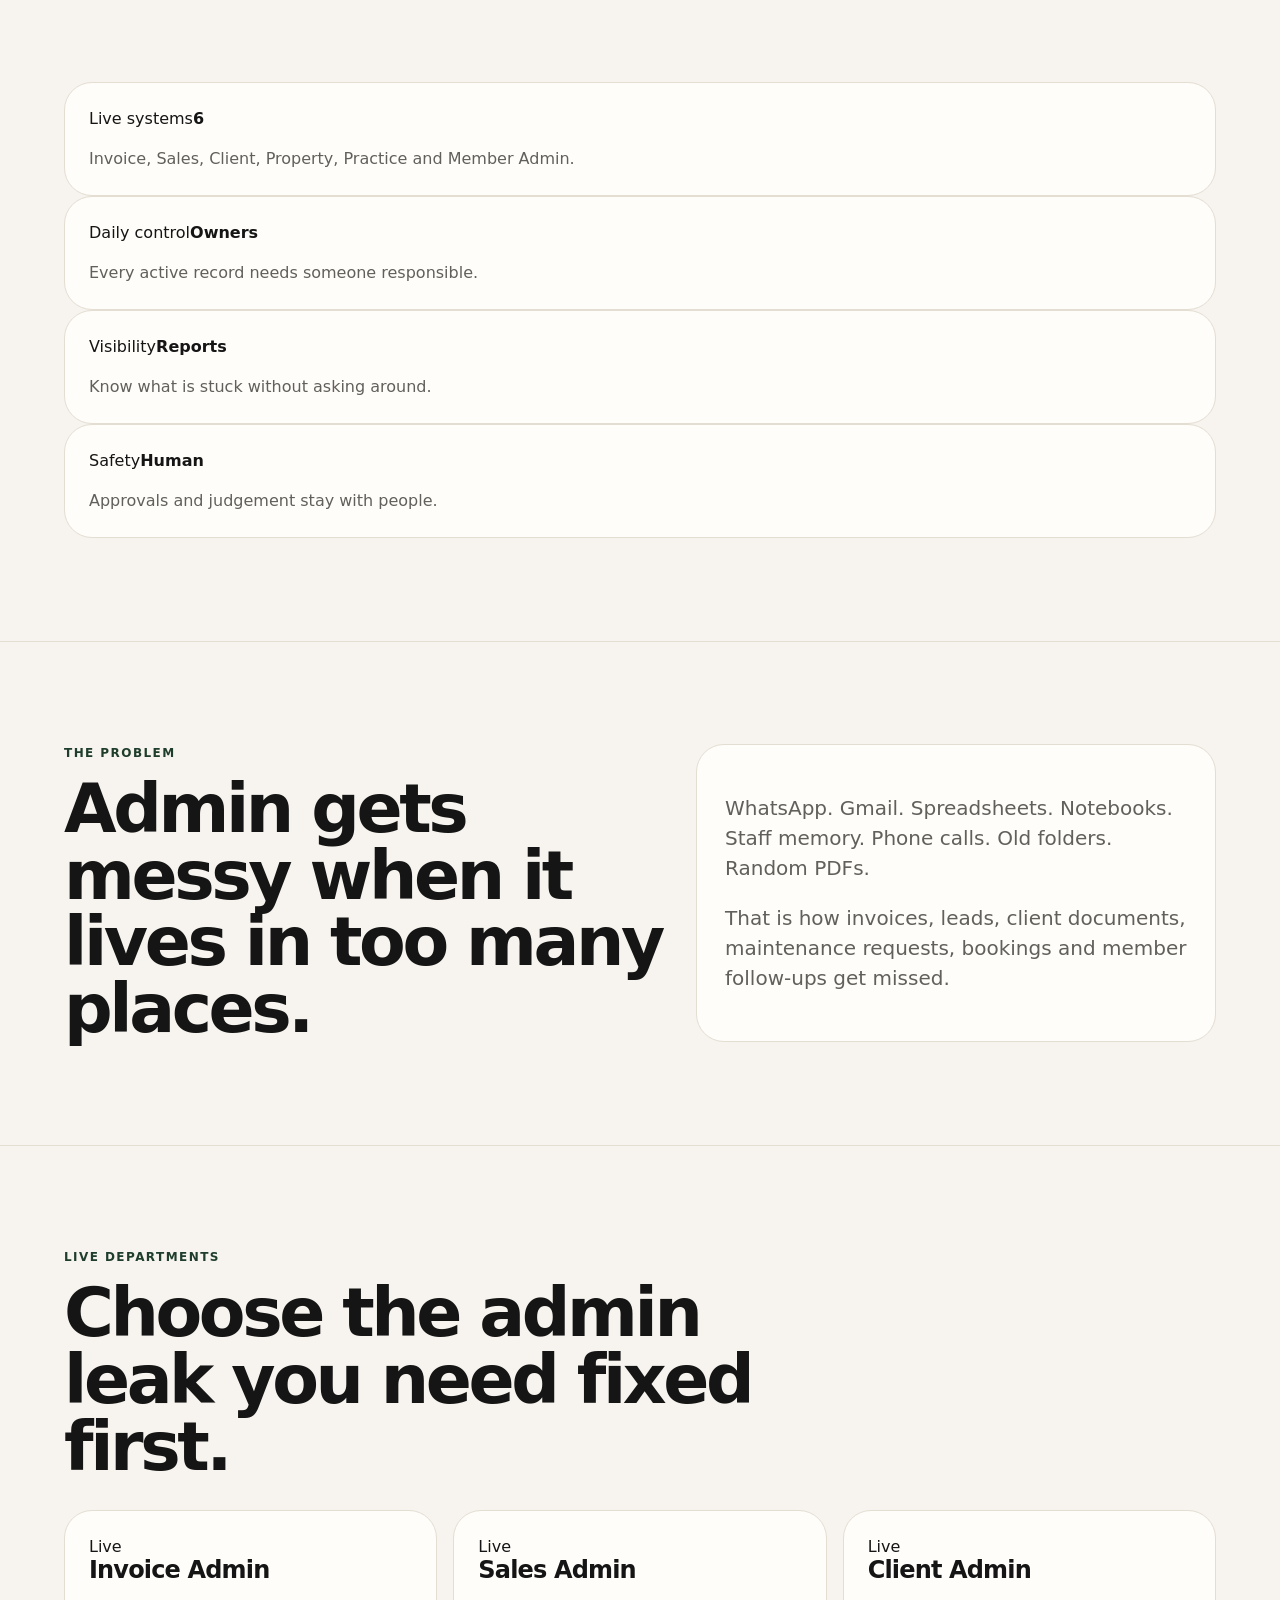
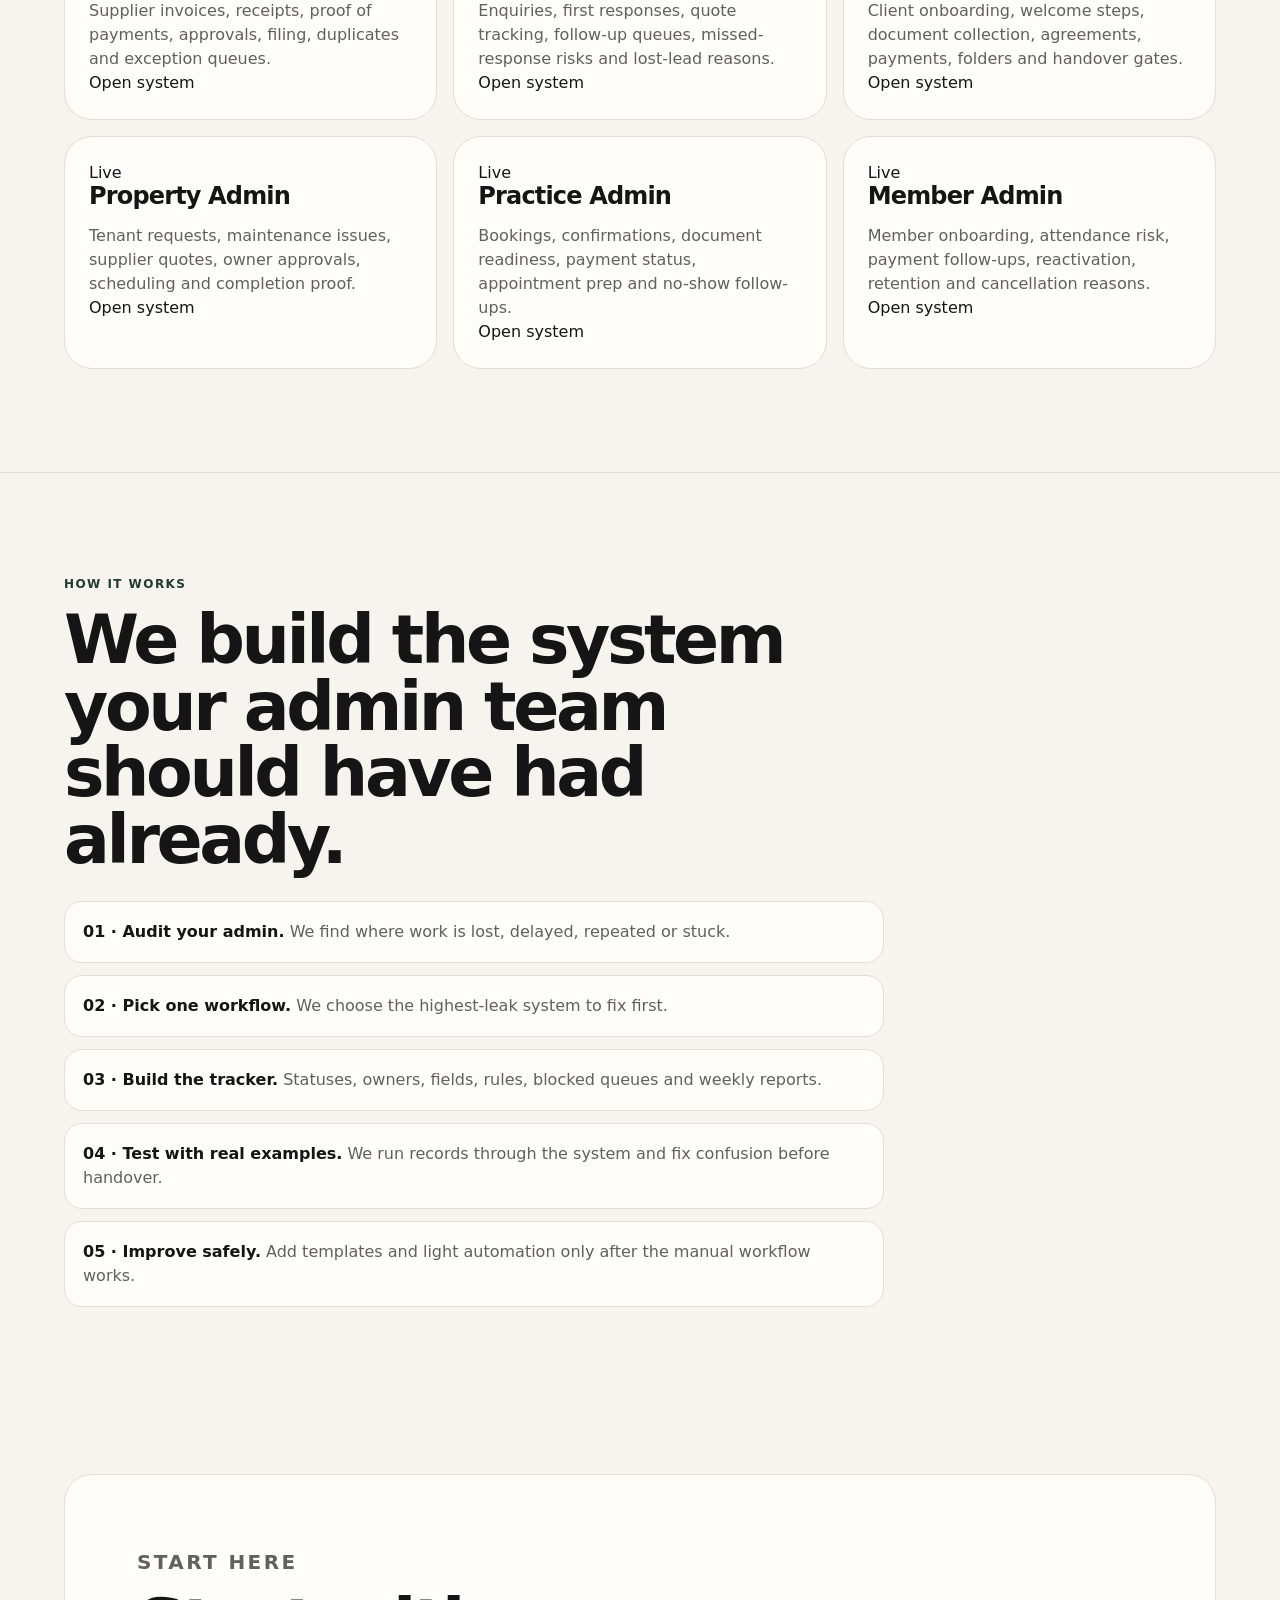
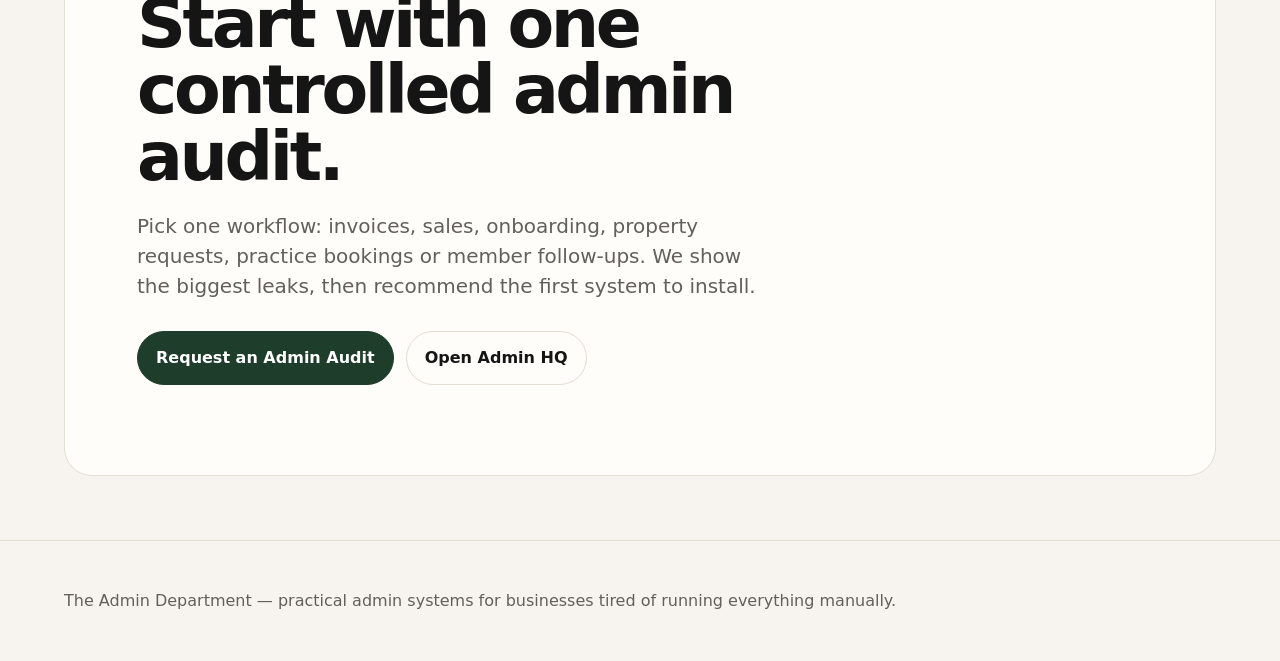
==== commit 25a2802e: "Tighten homepage for six-system live Admin HQ" ====
--- a/index.html
+++ b/index.html
@@ -4,7 +4,7 @@
   <meta charset="utf-8" />
   <meta name="viewport" content="width=device-width, initial-scale=1" />
   <title>The Admin Department</title>
-  <meta name="description" content="Practical admin systems for businesses drowning in invoices, messages, documents, bookings, follow-ups, and repetitive admin." />
+  <meta name="description" content="Practical admin systems for businesses drowning in invoices, messages, documents, bookings, follow-ups, maintenance requests, and repetitive admin." />
   <link rel="stylesheet" href="styles.css" />
 </head>
 <body>
@@ -22,36 +22,37 @@
   <main>
     <section class="hero">
       <div class="hero-copy-wrap">
-        <p class="eyebrow">Practical back-office systems</p>
-        <h1>Your business has admin everywhere. We put it in order.</h1>
-        <p class="hero-copy">We build clean operating systems for invoices, leads, documents, onboarding, approvals and follow-ups — so work stops living in memory and starts moving through a clear daily system.</p>
+        <p class="eyebrow">Six practical back-office systems</p>
+        <h1>Your admin is scattered. Admin HQ puts it in order.</h1>
+        <p class="hero-copy">Run invoices, sales follow-ups, client onboarding, property requests, practice bookings and member retention from one clean control room — with owners, statuses, next actions, blocked queues and weekly reports.</p>
         <div class="hero-actions">
           <a class="button primary" href="app/">Open Admin HQ</a>
-          <a class="button secondary" href="admin-systems.html">View working systems</a>
+          <a class="button secondary" href="admin-systems.html">View all systems</a>
         </div>
-        <p class="trust">Manual first. Human approval where it matters. No AI hype.</p>
+        <p class="trust">Manual first. Human approval where it matters. Automation only after the workflow works.</p>
       </div>
       <aside class="today-card" aria-label="Admin preview">
         <div class="card-head">
           <span class="stamp">Today</span>
-          <span class="date">Admin control room</span>
+          <span class="date">Six-system control room</span>
         </div>
         <ul class="ruled">
-          <li><span class="check done"></span><span>Invoice captured — ABC Supplies</span><strong>Invoice</strong></li>
-          <li><span class="check done"></span><span>Quote follow-up logged — Lerato</span><strong>Sales</strong></li>
-          <li><span class="check"></span><span>Missing client documents</span><strong>Client</strong></li>
-          <li><span class="check"></span><span>Approval owner needed</span><strong>Control</strong></li>
-          <li><span class="check"></span><span>Weekly report due</span><strong>Lead</strong></li>
+          <li><span class="check done"></span><span>Supplier invoice ready for review</span><strong>Invoice</strong></li>
+          <li><span class="check done"></span><span>Quote follow-up has next action</span><strong>Sales</strong></li>
+          <li><span class="check"></span><span>Client documents still missing</span><strong>Client</strong></li>
+          <li><span class="check"></span><span>Owner approval needed for repair</span><strong>Property</strong></li>
+          <li><span class="check"></span><span>Booking confirmation not sent</span><strong>Practice</strong></li>
+          <li><span class="check"></span><span>Member payment follow-up due</span><strong>Member</strong></li>
         </ul>
         <p class="card-note">Clear what is done. See what is blocked.</p>
       </aside>
     </section>
 
     <section class="proof-strip" aria-label="What the system gives you">
-      <article><span>Core systems</span><strong>6</strong><p>Invoice, Sales, Client, Property, Practice and Member Admin.</p></article>
+      <article><span>Live systems</span><strong>6</strong><p>Invoice, Sales, Client, Property, Practice and Member Admin.</p></article>
       <article><span>Daily control</span><strong>Owners</strong><p>Every active record needs someone responsible.</p></article>
       <article><span>Visibility</span><strong>Reports</strong><p>Know what is stuck without asking around.</p></article>
-      <article><span>Safety</span><strong>Human</strong><p>Approval stays with people, not automation.</p></article>
+      <article><span>Safety</span><strong>Human</strong><p>Approvals and judgement stay with people.</p></article>
     </section>
 
     <section class="problem">
@@ -61,20 +62,20 @@
       </div>
       <div class="problem-card">
         <p>WhatsApp. Gmail. Spreadsheets. Notebooks. Staff memory. Phone calls. Old folders. Random PDFs.</p>
-        <p>That is how leads, invoices, documents, bookings and follow-ups get missed.</p>
+        <p>That is how invoices, leads, client documents, maintenance requests, bookings and member follow-ups get missed.</p>
       </div>
     </section>
 
     <section id="departments" class="departments">
-      <p class="eyebrow">Departments</p>
-      <h2>Choose the admin department you need fixed first.</h2>
+      <p class="eyebrow">Live departments</p>
+      <h2>Choose the admin leak you need fixed first.</h2>
       <div class="grid">
-        <article class="featured"><span>Live</span><h3>Invoice Admin</h3><p>Supplier invoices, receipts, proof of payments, filing, approval summaries and exception queues.</p><a href="app/invoice-admin/?demo=1">Open system</a></article>
-        <article><span>Live</span><h3>Sales Admin</h3><p>Enquiries, lead capture, quote follow-ups, booking requests and missed response tracking.</p><a href="app/sales-admin/?demo=1">Open system</a></article>
-        <article><span>Live</span><h3>Client Admin</h3><p>Onboarding, welcome messages, document collection, folders, checklists and first payment follow-up.</p><a href="app/client-admin/?demo=1">Open system</a></article>
-        <article><span>Live</span><h3>Property Admin</h3><p>Tenants, maintenance requests, rent reminders, viewing enquiries, lease documents and owner reports.</p><a href="app/property-admin/?demo=1">Open system</a></article>
-        <article><span>Live</span><h3>Practice Admin</h3><p>Bookings, reminders, no-shows, front-desk admin, receptionist summaries and admin-only patient communication.</p><a href="app/practice-admin/?demo=1">Open system</a></article>
-        <article><span>Live</span><h3>Member Admin</h3><p>Member onboarding, attendance follow-up, payment reminders, churn risk and reactivation.</p><a href="app/member-admin/?demo=1">Open system</a></article>
+        <article class="featured"><span>Live</span><h3>Invoice Admin</h3><p>Supplier invoices, receipts, proof of payments, approvals, filing, duplicates and exception queues.</p><a href="app/invoice-admin/?demo=1">Open system</a></article>
+        <article><span>Live</span><h3>Sales Admin</h3><p>Enquiries, first responses, quote tracking, follow-up queues, missed-response risks and lost-lead reasons.</p><a href="app/sales-admin/?demo=1">Open system</a></article>
+        <article><span>Live</span><h3>Client Admin</h3><p>Client onboarding, welcome steps, document collection, agreements, payments, folders and handover gates.</p><a href="app/client-admin/?demo=1">Open system</a></article>
+        <article><span>Live</span><h3>Property Admin</h3><p>Tenant requests, maintenance issues, supplier quotes, owner approvals, scheduling and completion proof.</p><a href="app/property-admin/?demo=1">Open system</a></article>
+        <article><span>Live</span><h3>Practice Admin</h3><p>Bookings, confirmations, document readiness, payment status, appointment prep and no-show follow-ups.</p><a href="app/practice-admin/?demo=1">Open system</a></article>
+        <article><span>Live</span><h3>Member Admin</h3><p>Member onboarding, attendance risk, payment follow-ups, reactivation, retention and cancellation reasons.</p><a href="app/member-admin/?demo=1">Open system</a></article>
       </div>
     </section>
 
@@ -83,17 +84,17 @@
       <h2>We build the system your admin team should have had already.</h2>
       <ol>
         <li><strong>01 · Audit your admin.</strong> We find where work is lost, delayed, repeated or stuck.</li>
-        <li><strong>02 · Map the workflow.</strong> We define the steps, owners, statuses and approval points.</li>
-        <li><strong>03 · Build the system.</strong> Trackers, forms, templates, filing, rules and reports.</li>
+        <li><strong>02 · Pick one workflow.</strong> We choose the highest-leak system to fix first.</li>
+        <li><strong>03 · Build the tracker.</strong> Statuses, owners, fields, rules, blocked queues and weekly reports.</li>
         <li><strong>04 · Test with real examples.</strong> We run records through the system and fix confusion before handover.</li>
-        <li><strong>05 · Support monthly.</strong> Improve the system as the business changes.</li>
+        <li><strong>05 · Improve safely.</strong> Add templates and light automation only after the manual workflow works.</li>
       </ol>
     </section>
 
     <section id="audit" class="cta">
       <p class="eyebrow">Start here</p>
-      <h2>Book an Admin Audit.</h2>
-      <p>We review your current admin process and show the biggest leaks, delays and repeated tasks. Then we recommend the first workflow to fix.</p>
+      <h2>Start with one controlled admin audit.</h2>
+      <p>Pick one workflow: invoices, sales, onboarding, property requests, practice bookings or member follow-ups. We show the biggest leaks, then recommend the first system to install.</p>
       <div class="hero-actions">
         <a class="button primary" href="admin-systems.html#pilot">Request an Admin Audit</a>
         <a class="button secondary" href="app/">Open Admin HQ</a>
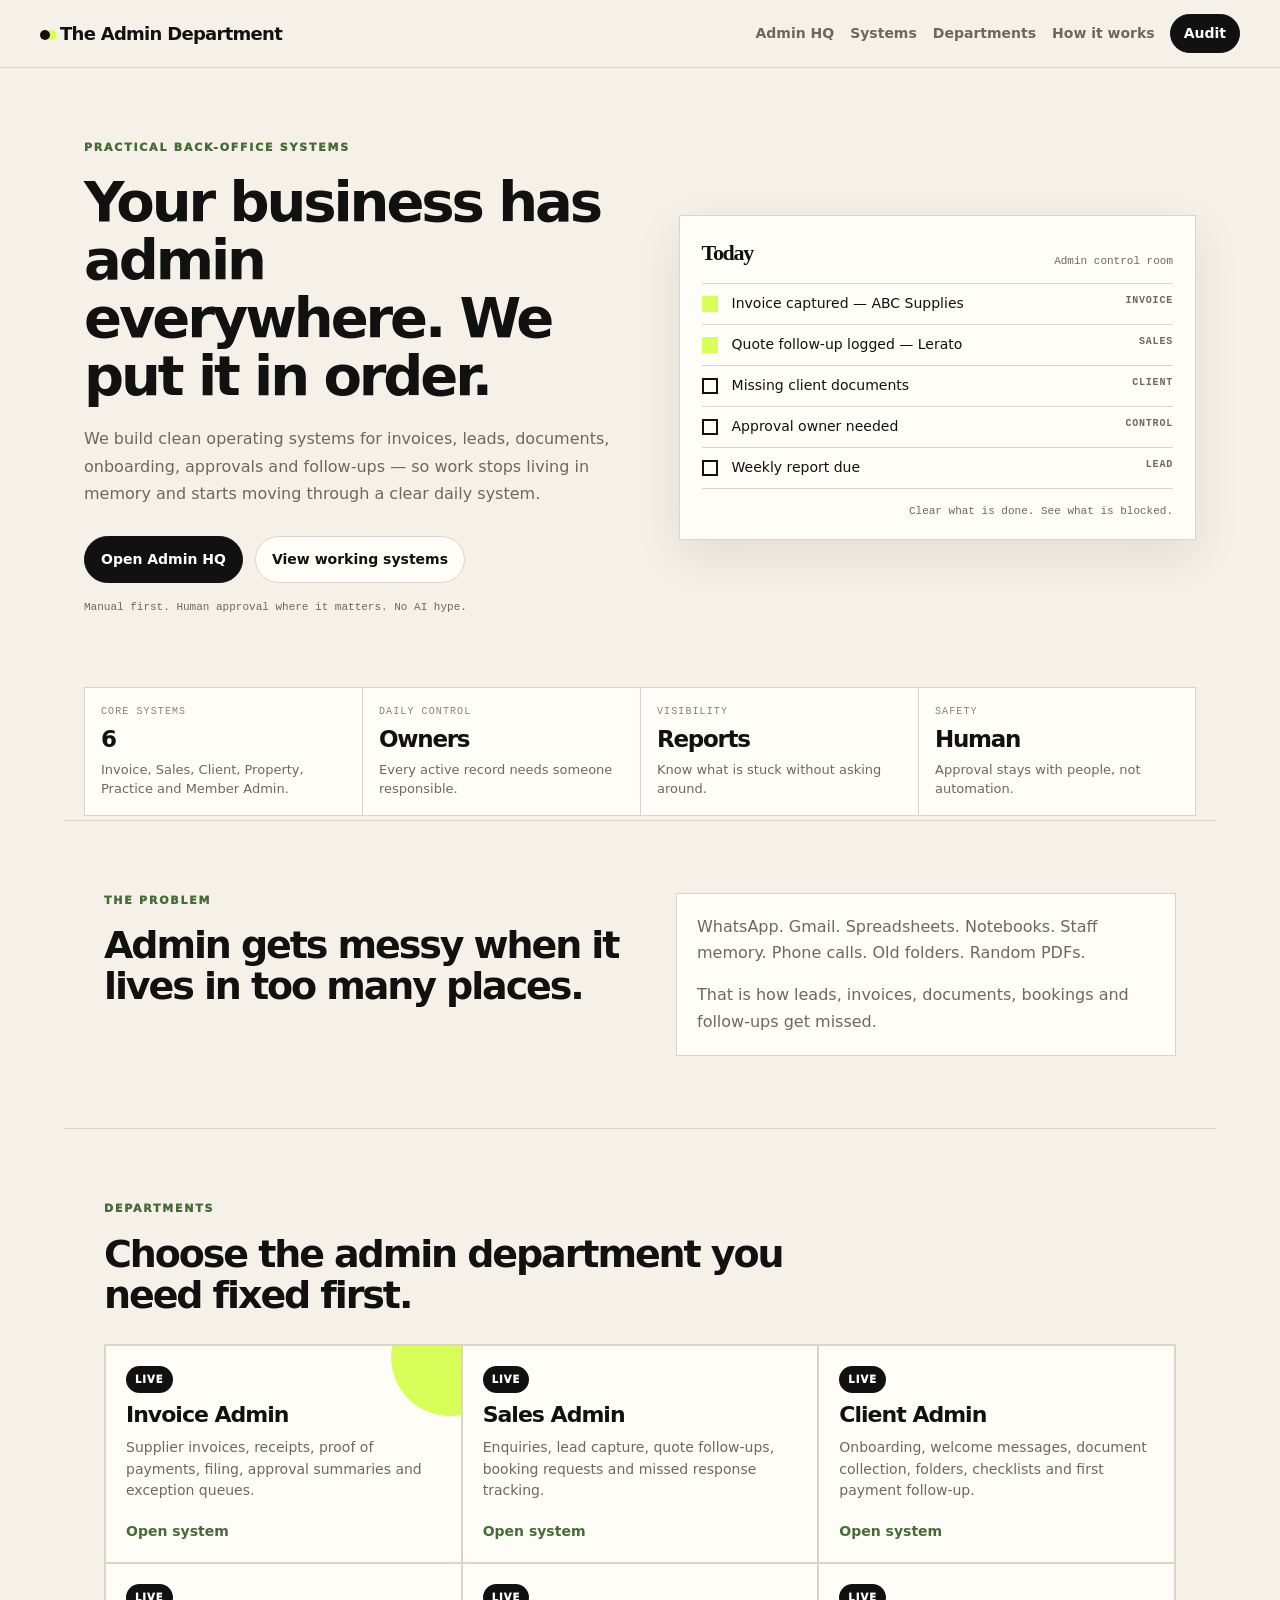
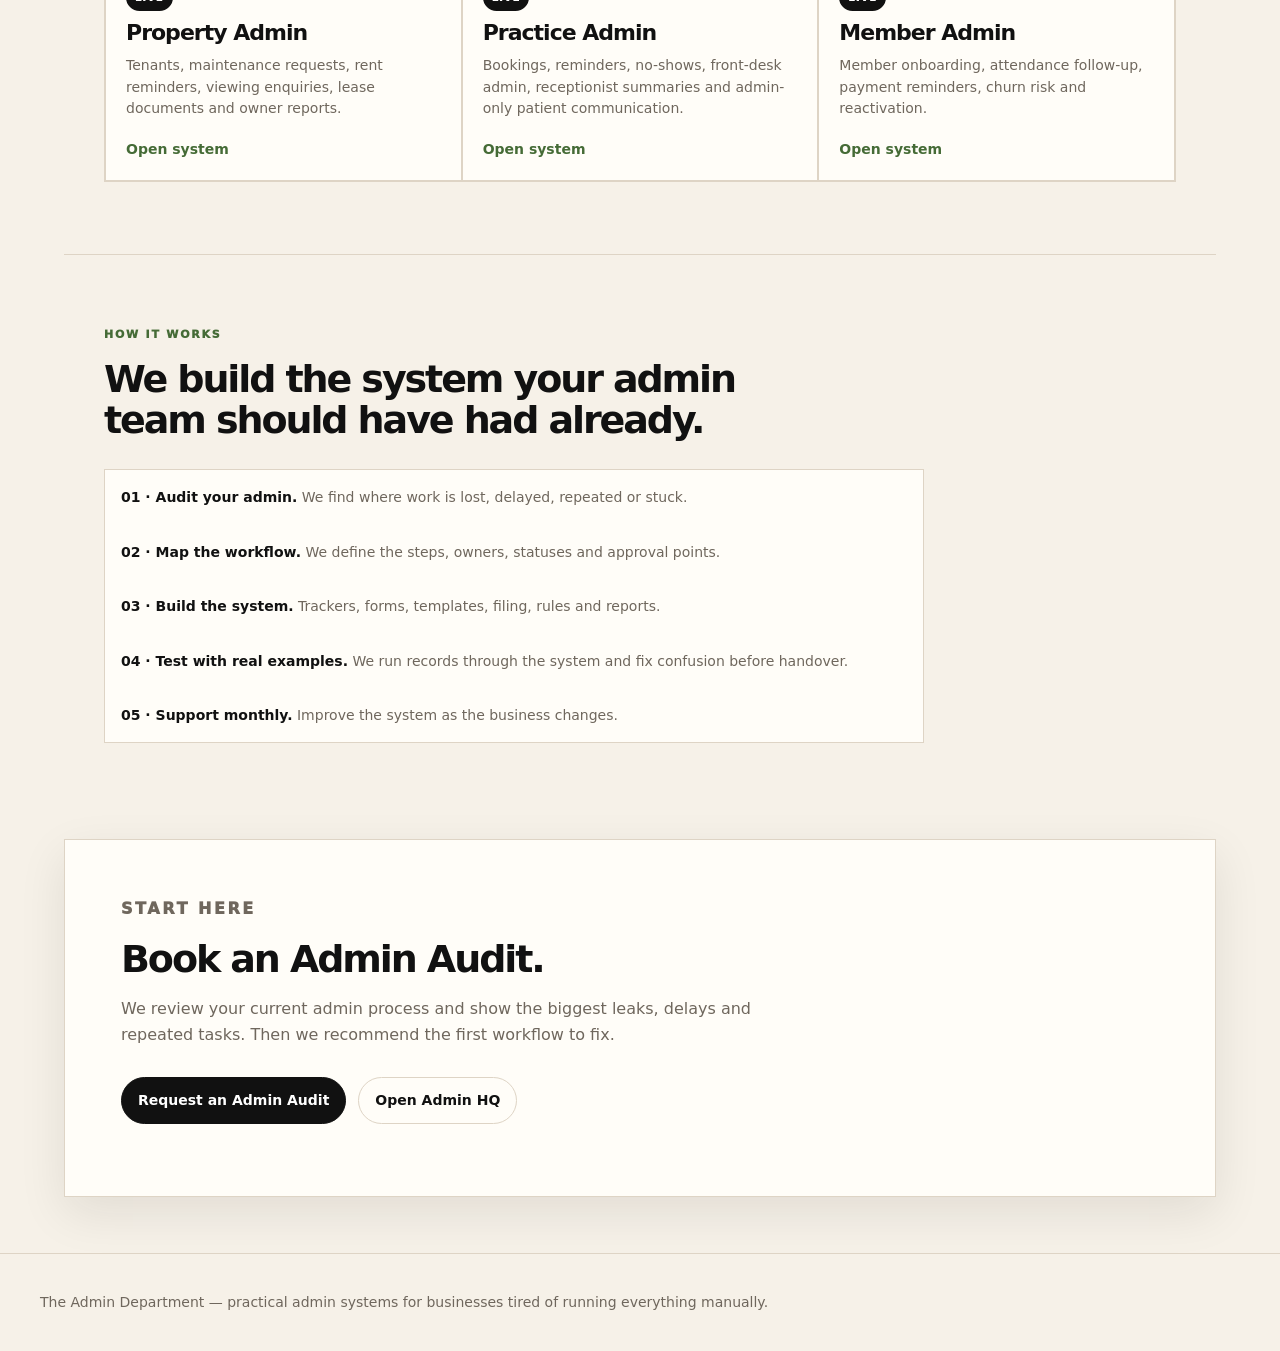
==== commit aa5605c2: "Merge pull request #17 from TheRealButter/claude/pensive-hypatia-tlr9n1 Harden Supabase schemas with" ====
--- a/index.html
+++ b/index.html
@@ -2,9 +2,9 @@
 <html lang="en">
 <head>
   <meta charset="utf-8" />
-  <meta name="viewport" content="width=device-width, initial-scale=1" />
+  <meta name="viewport" content="width=device-width, initial-scale=1, viewport-fit=cover" />
   <title>The Admin Department</title>
-  <meta name="description" content="Practical admin systems for businesses drowning in invoices, messages, documents, bookings, follow-ups, maintenance requests, and repetitive admin." />
+  <meta name="description" content="Practical admin systems for businesses drowning in invoices, messages, documents, bookings, follow-ups, and repetitive admin." />
   <link rel="stylesheet" href="styles.css" />
 </head>
 <body>
@@ -22,37 +22,36 @@
   <main>
     <section class="hero">
       <div class="hero-copy-wrap">
-        <p class="eyebrow">Six practical back-office systems</p>
-        <h1>Your admin is scattered. Admin HQ puts it in order.</h1>
-        <p class="hero-copy">Run invoices, sales follow-ups, client onboarding, property requests, practice bookings and member retention from one clean control room — with owners, statuses, next actions, blocked queues and weekly reports.</p>
+        <p class="eyebrow">Practical back-office systems</p>
+        <h1>Your business has admin everywhere. We put it in order.</h1>
+        <p class="hero-copy">We build clean operating systems for invoices, leads, documents, onboarding, approvals and follow-ups — so work stops living in memory and starts moving through a clear daily system.</p>
         <div class="hero-actions">
           <a class="button primary" href="app/">Open Admin HQ</a>
-          <a class="button secondary" href="admin-systems.html">View all systems</a>
+          <a class="button secondary" href="admin-systems.html">View working systems</a>
         </div>
-        <p class="trust">Manual first. Human approval where it matters. Automation only after the workflow works.</p>
+        <p class="trust">Manual first. Human approval where it matters. No AI hype.</p>
       </div>
       <aside class="today-card" aria-label="Admin preview">
         <div class="card-head">
           <span class="stamp">Today</span>
-          <span class="date">Six-system control room</span>
+          <span class="date">Admin control room</span>
         </div>
         <ul class="ruled">
-          <li><span class="check done"></span><span>Supplier invoice ready for review</span><strong>Invoice</strong></li>
-          <li><span class="check done"></span><span>Quote follow-up has next action</span><strong>Sales</strong></li>
-          <li><span class="check"></span><span>Client documents still missing</span><strong>Client</strong></li>
-          <li><span class="check"></span><span>Owner approval needed for repair</span><strong>Property</strong></li>
-          <li><span class="check"></span><span>Booking confirmation not sent</span><strong>Practice</strong></li>
-          <li><span class="check"></span><span>Member payment follow-up due</span><strong>Member</strong></li>
+          <li><span class="check done"></span><span>Invoice captured — ABC Supplies</span><strong>Invoice</strong></li>
+          <li><span class="check done"></span><span>Quote follow-up logged — Lerato</span><strong>Sales</strong></li>
+          <li><span class="check"></span><span>Missing client documents</span><strong>Client</strong></li>
+          <li><span class="check"></span><span>Approval owner needed</span><strong>Control</strong></li>
+          <li><span class="check"></span><span>Weekly report due</span><strong>Lead</strong></li>
         </ul>
         <p class="card-note">Clear what is done. See what is blocked.</p>
       </aside>
     </section>
 
     <section class="proof-strip" aria-label="What the system gives you">
-      <article><span>Live systems</span><strong>6</strong><p>Invoice, Sales, Client, Property, Practice and Member Admin.</p></article>
+      <article><span>Core systems</span><strong>6</strong><p>Invoice, Sales, Client, Property, Practice and Member Admin.</p></article>
       <article><span>Daily control</span><strong>Owners</strong><p>Every active record needs someone responsible.</p></article>
       <article><span>Visibility</span><strong>Reports</strong><p>Know what is stuck without asking around.</p></article>
-      <article><span>Safety</span><strong>Human</strong><p>Approvals and judgement stay with people.</p></article>
+      <article><span>Safety</span><strong>Human</strong><p>Approval stays with people, not automation.</p></article>
     </section>
 
     <section class="problem">
@@ -62,20 +61,20 @@
       </div>
       <div class="problem-card">
         <p>WhatsApp. Gmail. Spreadsheets. Notebooks. Staff memory. Phone calls. Old folders. Random PDFs.</p>
-        <p>That is how invoices, leads, client documents, maintenance requests, bookings and member follow-ups get missed.</p>
+        <p>That is how leads, invoices, documents, bookings and follow-ups get missed.</p>
       </div>
     </section>
 
     <section id="departments" class="departments">
-      <p class="eyebrow">Live departments</p>
-      <h2>Choose the admin leak you need fixed first.</h2>
+      <p class="eyebrow">Departments</p>
+      <h2>Choose the admin department you need fixed first.</h2>
       <div class="grid">
-        <article class="featured"><span>Live</span><h3>Invoice Admin</h3><p>Supplier invoices, receipts, proof of payments, approvals, filing, duplicates and exception queues.</p><a href="app/invoice-admin/?demo=1">Open system</a></article>
-        <article><span>Live</span><h3>Sales Admin</h3><p>Enquiries, first responses, quote tracking, follow-up queues, missed-response risks and lost-lead reasons.</p><a href="app/sales-admin/?demo=1">Open system</a></article>
-        <article><span>Live</span><h3>Client Admin</h3><p>Client onboarding, welcome steps, document collection, agreements, payments, folders and handover gates.</p><a href="app/client-admin/?demo=1">Open system</a></article>
-        <article><span>Live</span><h3>Property Admin</h3><p>Tenant requests, maintenance issues, supplier quotes, owner approvals, scheduling and completion proof.</p><a href="app/property-admin/?demo=1">Open system</a></article>
-        <article><span>Live</span><h3>Practice Admin</h3><p>Bookings, confirmations, document readiness, payment status, appointment prep and no-show follow-ups.</p><a href="app/practice-admin/?demo=1">Open system</a></article>
-        <article><span>Live</span><h3>Member Admin</h3><p>Member onboarding, attendance risk, payment follow-ups, reactivation, retention and cancellation reasons.</p><a href="app/member-admin/?demo=1">Open system</a></article>
+        <article class="featured"><span>Live</span><h3>Invoice Admin</h3><p>Supplier invoices, receipts, proof of payments, filing, approval summaries and exception queues.</p><a href="app/invoice-admin/?demo=1">Open system</a></article>
+        <article><span>Live</span><h3>Sales Admin</h3><p>Enquiries, lead capture, quote follow-ups, booking requests and missed response tracking.</p><a href="app/sales-admin/?demo=1">Open system</a></article>
+        <article><span>Live</span><h3>Client Admin</h3><p>Onboarding, welcome messages, document collection, folders, checklists and first payment follow-up.</p><a href="app/client-admin/?demo=1">Open system</a></article>
+        <article><span>Live</span><h3>Property Admin</h3><p>Tenants, maintenance requests, rent reminders, viewing enquiries, lease documents and owner reports.</p><a href="app/property-admin/?demo=1">Open system</a></article>
+        <article><span>Live</span><h3>Practice Admin</h3><p>Bookings, reminders, no-shows, front-desk admin, receptionist summaries and admin-only patient communication.</p><a href="app/practice-admin/?demo=1">Open system</a></article>
+        <article><span>Live</span><h3>Member Admin</h3><p>Member onboarding, attendance follow-up, payment reminders, churn risk and reactivation.</p><a href="app/member-admin/?demo=1">Open system</a></article>
       </div>
     </section>
 
@@ -84,17 +83,17 @@
       <h2>We build the system your admin team should have had already.</h2>
       <ol>
         <li><strong>01 · Audit your admin.</strong> We find where work is lost, delayed, repeated or stuck.</li>
-        <li><strong>02 · Pick one workflow.</strong> We choose the highest-leak system to fix first.</li>
-        <li><strong>03 · Build the tracker.</strong> Statuses, owners, fields, rules, blocked queues and weekly reports.</li>
+        <li><strong>02 · Map the workflow.</strong> We define the steps, owners, statuses and approval points.</li>
+        <li><strong>03 · Build the system.</strong> Trackers, forms, templates, filing, rules and reports.</li>
         <li><strong>04 · Test with real examples.</strong> We run records through the system and fix confusion before handover.</li>
-        <li><strong>05 · Improve safely.</strong> Add templates and light automation only after the manual workflow works.</li>
+        <li><strong>05 · Support monthly.</strong> Improve the system as the business changes.</li>
       </ol>
     </section>
 
     <section id="audit" class="cta">
       <p class="eyebrow">Start here</p>
-      <h2>Start with one controlled admin audit.</h2>
-      <p>Pick one workflow: invoices, sales, onboarding, property requests, practice bookings or member follow-ups. We show the biggest leaks, then recommend the first system to install.</p>
+      <h2>Book an Admin Audit.</h2>
+      <p>We review your current admin process and show the biggest leaks, delays and repeated tasks. Then we recommend the first workflow to fix.</p>
       <div class="hero-actions">
         <a class="button primary" href="admin-systems.html#pilot">Request an Admin Audit</a>
         <a class="button secondary" href="app/">Open Admin HQ</a>
--- a/styles.css
+++ b/styles.css
@@ -1,43 +1,28 @@
-:root {
-  --bg: #f7f4ef;
-  --ink: #151515;
-  --muted: #62605b;
-  --card: #fffdf9;
-  --border: #e3ddd2;
-  --accent: #1f3d2b;
-  --accent-ink: #ffffff;
+:root{
+  --paper:#f6f1e8;
+  --card:#fffdf8;
+  --ink:#111;
+  --faint:#6f675d;
+  --muted:#8a8174;
+  --rule:#ded4c5;
+  --ledger:#d8ff57;
+  --blue:#8dc6ff;
+  --purple:#c9a8ff;
+  --shadow:0 16px 45px rgba(26,20,12,.09);
 }
-
-* { box-sizing: border-box; }
-body { margin: 0; font-family: Inter, ui-sans-serif, system-ui, -apple-system, BlinkMacSystemFont, "Segoe UI", sans-serif; background: var(--bg); color: var(--ink); line-height: 1.5; }
-a { color: inherit; text-decoration: none; }
-.site-header { display: flex; justify-content: space-between; align-items: center; padding: 22px clamp(20px, 5vw, 72px); border-bottom: 1px solid var(--border); }
-.logo { font-weight: 760; letter-spacing: -0.03em; }
-nav { display: flex; gap: 22px; color: var(--muted); font-size: 14px; }
-section { padding: clamp(56px, 8vw, 112px) clamp(20px, 5vw, 72px); }
-.hero { max-width: 960px; padding-top: clamp(72px, 11vw, 150px); }
-.eyebrow { margin: 0 0 14px; color: var(--accent); text-transform: uppercase; font-size: 12px; letter-spacing: 0.12em; font-weight: 800; }
-h1, h2, h3 { margin: 0; letter-spacing: -0.05em; line-height: 0.98; }
-h1 { font-size: clamp(48px, 10vw, 104px); max-width: 900px; }
-h2 { font-size: clamp(34px, 6vw, 68px); max-width: 760px; }
-h3 { font-size: 24px; letter-spacing: -0.035em; }
-.hero-copy { font-size: clamp(19px, 2.4vw, 26px); max-width: 700px; color: var(--muted); margin: 28px 0; }
-.hero-actions { display: flex; flex-wrap: wrap; gap: 12px; margin: 30px 0 18px; }
-.button { display: inline-flex; align-items: center; justify-content: center; padding: 14px 18px; border-radius: 999px; font-weight: 750; border: 1px solid var(--border); }
-.button.primary { background: var(--accent); color: var(--accent-ink); border-color: var(--accent); }
-.button.secondary { background: var(--card); }
-.trust { color: var(--muted); font-size: 14px; }
-.problem { display: grid; grid-template-columns: minmax(0, 1fr) minmax(280px, 520px); gap: 28px; border-top: 1px solid var(--border); }
-.problem-card, article, .cta { background: var(--card); border: 1px solid var(--border); border-radius: 28px; }
-.problem-card { padding: 28px; font-size: 20px; color: var(--muted); }
-.departments, .how { border-top: 1px solid var(--border); }
-.grid { margin-top: 30px; display: grid; grid-template-columns: repeat(3, minmax(0, 1fr)); gap: 16px; }
-article { padding: 24px; }
-article p { color: var(--muted); margin-bottom: 0; }
-ol { margin: 28px 0 0; padding: 0; list-style: none; max-width: 820px; display: grid; gap: 12px; }
-li { background: var(--card); border: 1px solid var(--border); border-radius: 18px; padding: 18px; color: var(--muted); }
-li strong { color: var(--ink); }
-.cta { margin: clamp(20px, 5vw, 72px); padding: clamp(36px, 6vw, 72px); }
-.cta p { max-width: 640px; color: var(--muted); font-size: 20px; }
-footer { padding: 32px clamp(20px, 5vw, 72px); color: var(--muted); border-top: 1px solid var(--border); }
-@media (max-width: 800px) { nav { display: none; } .problem { grid-template-columns: 1fr; } .grid { grid-template-columns: 1fr; } }
+*{box-sizing:border-box}
+html{scroll-behavior:smooth}
+body{margin:0;font-family:Inter,ui-sans-serif,system-ui,-apple-system,BlinkMacSystemFont,"Segoe UI",sans-serif;background:var(--paper);color:var(--ink);line-height:1.5;-webkit-font-smoothing:antialiased;text-rendering:optimizeLegibility}
+a{color:inherit;text-decoration:none}
+.site-header{position:sticky;top:0;z-index:10;background:rgba(246,241,232,.9);backdrop-filter:blur(14px);border-bottom:1px solid var(--rule);display:flex;justify-content:space-between;align-items:center;padding:14px clamp(20px,4vw,40px)}
+.logo{font-weight:900;letter-spacing:-.04em;font-size:18px}.logo:before{content:"";display:inline-block;width:10px;height:10px;border-radius:50%;background:#111;box-shadow:7px 0 0 var(--ledger);margin-right:10px}
+nav{display:flex;gap:14px;align-items:center}nav a{color:var(--faint);font-size:14px;font-weight:700;border:1px solid transparent;border-radius:999px;padding:7px 0;transition:.18s ease}nav a:hover{color:var(--ink)}.nav-cta{background:#111!important;color:#fff!important;border-color:#111!important;padding:8px 13px!important}
+.hero{max-width:1152px;margin:0 auto;padding:clamp(48px,6.2vw,72px) 20px;display:grid;grid-template-columns:minmax(0,1.02fr) minmax(300px,.98fr);gap:clamp(32px,5vw,56px);align-items:center}
+.eyebrow{margin:0 0 16px;color:#456b36;text-transform:uppercase;font-size:11px;letter-spacing:.16em;font-weight:950}
+h1,h2,h3{margin:0;letter-spacing:-.055em;line-height:1.04}
+h1{font-size:clamp(38px,5vw,56px);max-width:670px}
+h2{font-size:clamp(28px,3.4vw,38px);max-width:720px;line-height:1.08}
+h3{font-size:22px;letter-spacing:-.045em;line-height:1.1}
+.hero-copy{font-size:16px;max-width:590px;color:var(--faint);margin:20px 0 0;line-height:1.72}.hero-actions{display:flex;flex-wrap:wrap;gap:12px;margin:28px 0 16px}.button{display:inline-flex;align-items:center;justify-content:center;padding:12px 16px;border-radius:999px;font-size:14px;font-weight:850;border:1px solid var(--rule);transition:transform .18s ease,box-shadow .18s ease,border-color .18s ease}.button:hover{transform:translateY(-1px);box-shadow:0 10px 24px rgba(17,17,17,.09);border-color:#cbbfac}.button.primary{background:#111;color:#fff;border-color:#111}.button.secondary{background:var(--card)}.trust{color:var(--faint);font-size:11px;margin:0;font-family:ui-monospace,SFMono-Regular,Menlo,monospace}.today-card{background:var(--card);border:1px solid var(--rule);box-shadow:var(--shadow);padding:20px 22px}.card-head{display:flex;align-items:end;justify-content:space-between;gap:16px;margin-bottom:14px}.stamp{font-family:Georgia,serif;font-weight:900;font-size:22px;letter-spacing:-.06em}.date{font-family:ui-monospace,SFMono-Regular,Menlo,monospace;font-size:11px;color:var(--faint);text-align:right}.ruled{list-style:none;margin:0;padding:0}.ruled li{display:grid;grid-template-columns:18px 1fr auto;gap:12px;align-items:start;padding:10px 0;border-top:1px solid var(--rule);font-size:14px;line-height:1.42}.ruled li:last-child{border-bottom:1px solid var(--rule)}.check{width:16px;height:16px;border:2px solid var(--ink);margin-top:2px}.check.done{background:var(--ledger);border-color:var(--ledger)}.ruled strong{font-family:ui-monospace,SFMono-Regular,Menlo,monospace;color:var(--faint);font-size:10px;text-transform:uppercase;letter-spacing:.08em}.card-note{font-family:ui-monospace,SFMono-Regular,Menlo,monospace;text-align:right;color:var(--faint);font-size:11px;margin:14px 0 0}.proof-strip{max-width:1152px;margin:0 auto;padding:0 20px 4px;display:grid;grid-template-columns:repeat(4,1fr);gap:0}.proof-strip article{background:var(--card);border:1px solid var(--rule);border-right:0;padding:16px}.proof-strip article:last-child{border-right:1px solid var(--rule)}.proof-strip span{display:block;font-family:ui-monospace,SFMono-Regular,Menlo,monospace;color:var(--muted);font-size:10px;text-transform:uppercase;letter-spacing:.11em}.proof-strip strong{display:block;font-size:23px;letter-spacing:-.055em;margin-top:3px}.proof-strip p{margin:4px 0 0;color:var(--faint);font-size:13px;line-height:1.45}section{padding:clamp(48px,6vw,72px) clamp(20px,4vw,40px)}.problem,.departments,.how{border-top:1px solid var(--rule)}.problem{display:grid;grid-template-columns:minmax(0,1fr) minmax(280px,500px);gap:28px;max-width:1152px;margin:0 auto}.problem-card,.grid article,.cta{background:var(--card);border:1px solid var(--rule)}.problem-card{padding:20px;font-size:16px;color:var(--faint);line-height:1.65}.problem-card p{margin-top:0}.problem-card p:last-child{margin-bottom:0}.departments,.how{max-width:1152px;margin:0 auto}.grid{margin-top:28px;display:grid;grid-template-columns:repeat(3,minmax(0,1fr));gap:0;border:1px solid var(--rule);background:var(--rule)}.grid article{padding:20px;display:flex;min-height:218px;flex-direction:column;gap:10px;position:relative;overflow:hidden}.grid article.featured:before{content:"";position:absolute;right:-48px;top:-48px;width:118px;height:118px;border-radius:50%;background:var(--ledger)}.grid article span{align-self:flex-start;background:#111;color:#fff;border-radius:999px;padding:6px 9px;font-size:10px;font-weight:950;text-transform:uppercase;letter-spacing:.1em;position:relative;z-index:1}.grid article p{color:var(--faint);margin:0;font-size:14px;line-height:1.55}.grid article a{margin-top:auto;font-weight:900;color:#456b36;font-size:14px;position:relative;z-index:1}.how ol{margin:28px 0 0;padding:0;list-style:none;max-width:820px;display:grid;gap:0;border:1px solid var(--rule);background:var(--rule)}.how li{background:var(--card);padding:16px;color:var(--faint);font-size:14px;line-height:1.6}.how li strong{color:var(--ink)}.cta{max-width:1152px;margin:24px auto 56px;padding:clamp(34px,5vw,56px);box-shadow:var(--shadow)}.cta p{max-width:650px;color:var(--faint);font-size:16px;line-height:1.65}footer{padding:24px clamp(20px,4vw,40px);color:var(--faint);border-top:1px solid var(--rule);font-size:14px}
+@media(max-width:980px){.hero,.problem{grid-template-columns:1fr}.proof-strip{grid-template-columns:1fr 1fr}.proof-strip article:nth-child(2){border-right:1px solid var(--rule)}.grid{grid-template-columns:1fr}.grid article{min-height:auto;border-bottom:1px solid var(--rule)}.grid article:last-child{border-bottom:0}}
+@media(max-width:760px){nav a:not(.nav-cta){display:none}.site-header{padding:12px 16px}.hero{padding-top:44px}.hero h1{font-size:40px}.today-card{padding:18px}.ruled li{grid-template-columns:18px 1fr;gap:10px}.ruled strong{grid-column:2}.proof-strip{grid-template-columns:1fr}.proof-strip article{border-right:1px solid var(--rule);border-bottom:0}section{padding:48px 16px}.hero-actions .button{width:100%}.cta{margin:16px 16px 48px;padding:26px 18px}h2{font-size:32px}.grid,.how ol{border-left:1px solid var(--rule);border-right:1px solid var(--rule)}}
